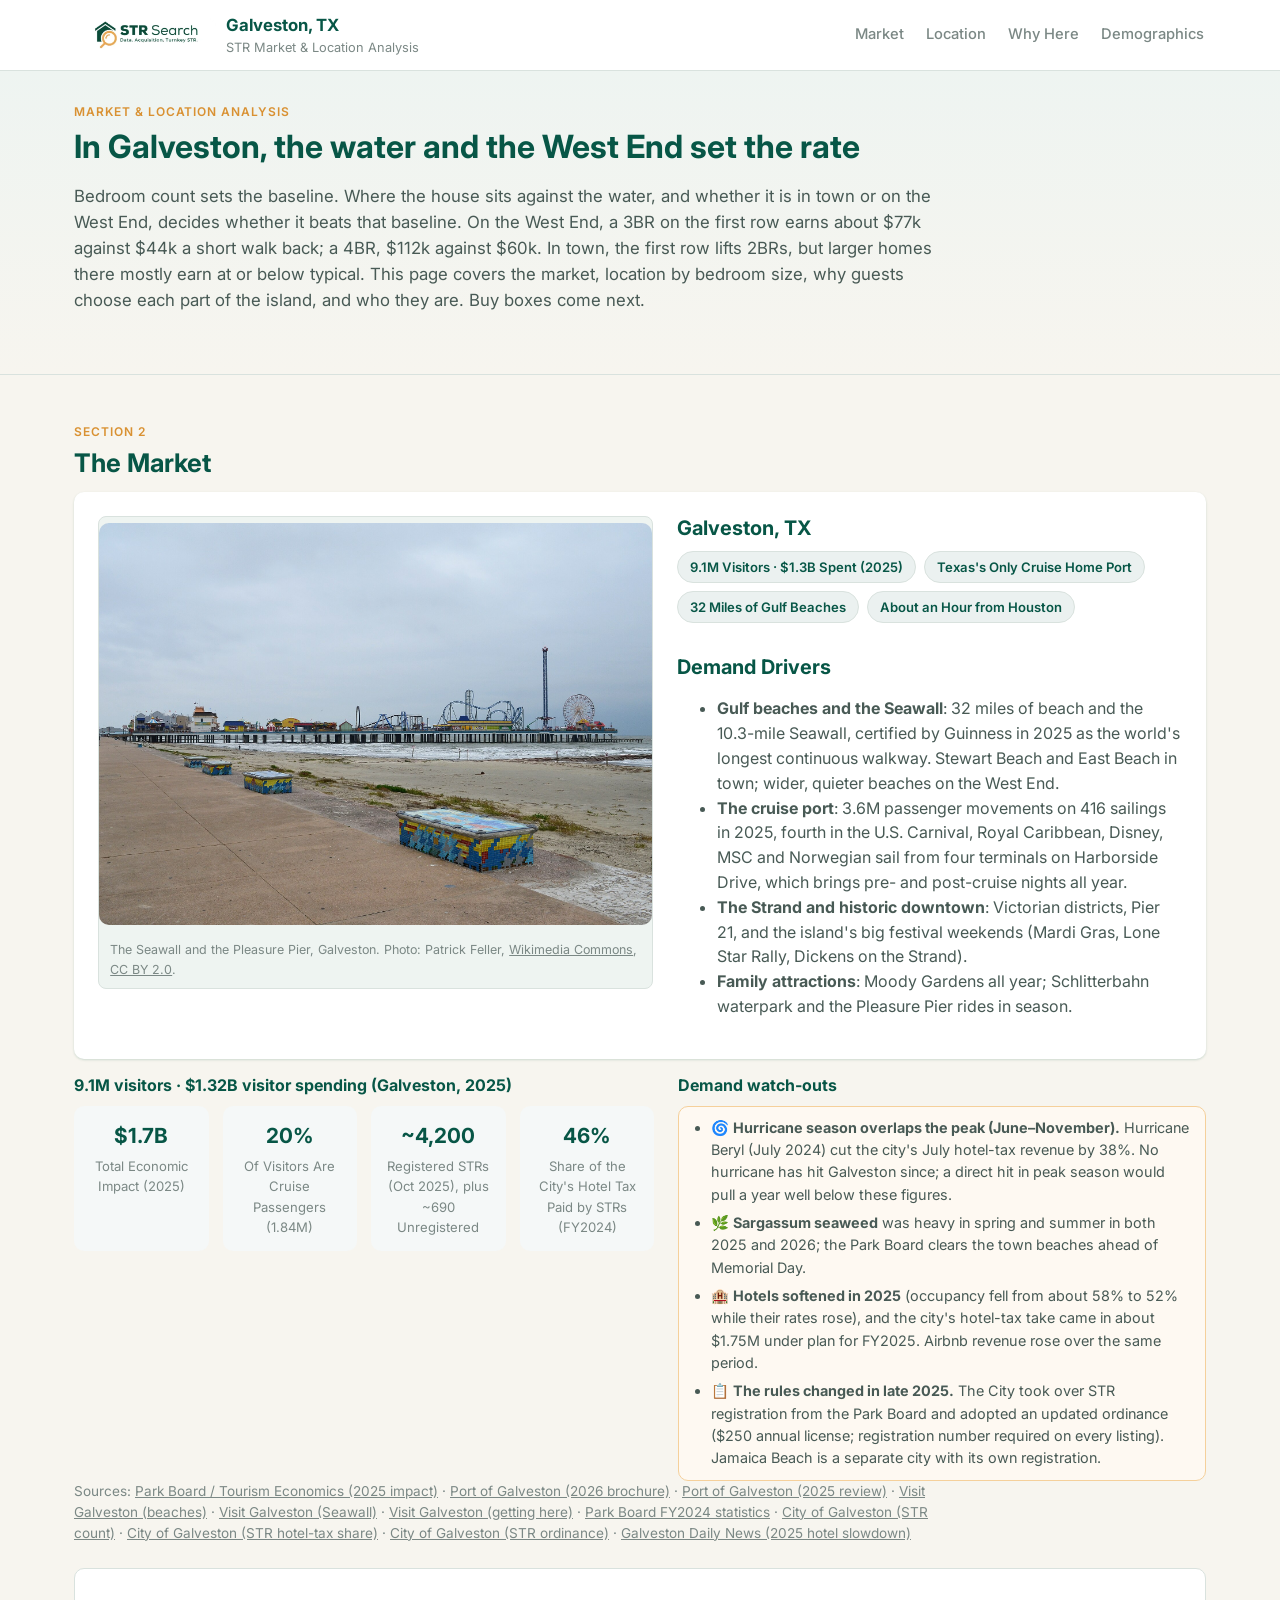
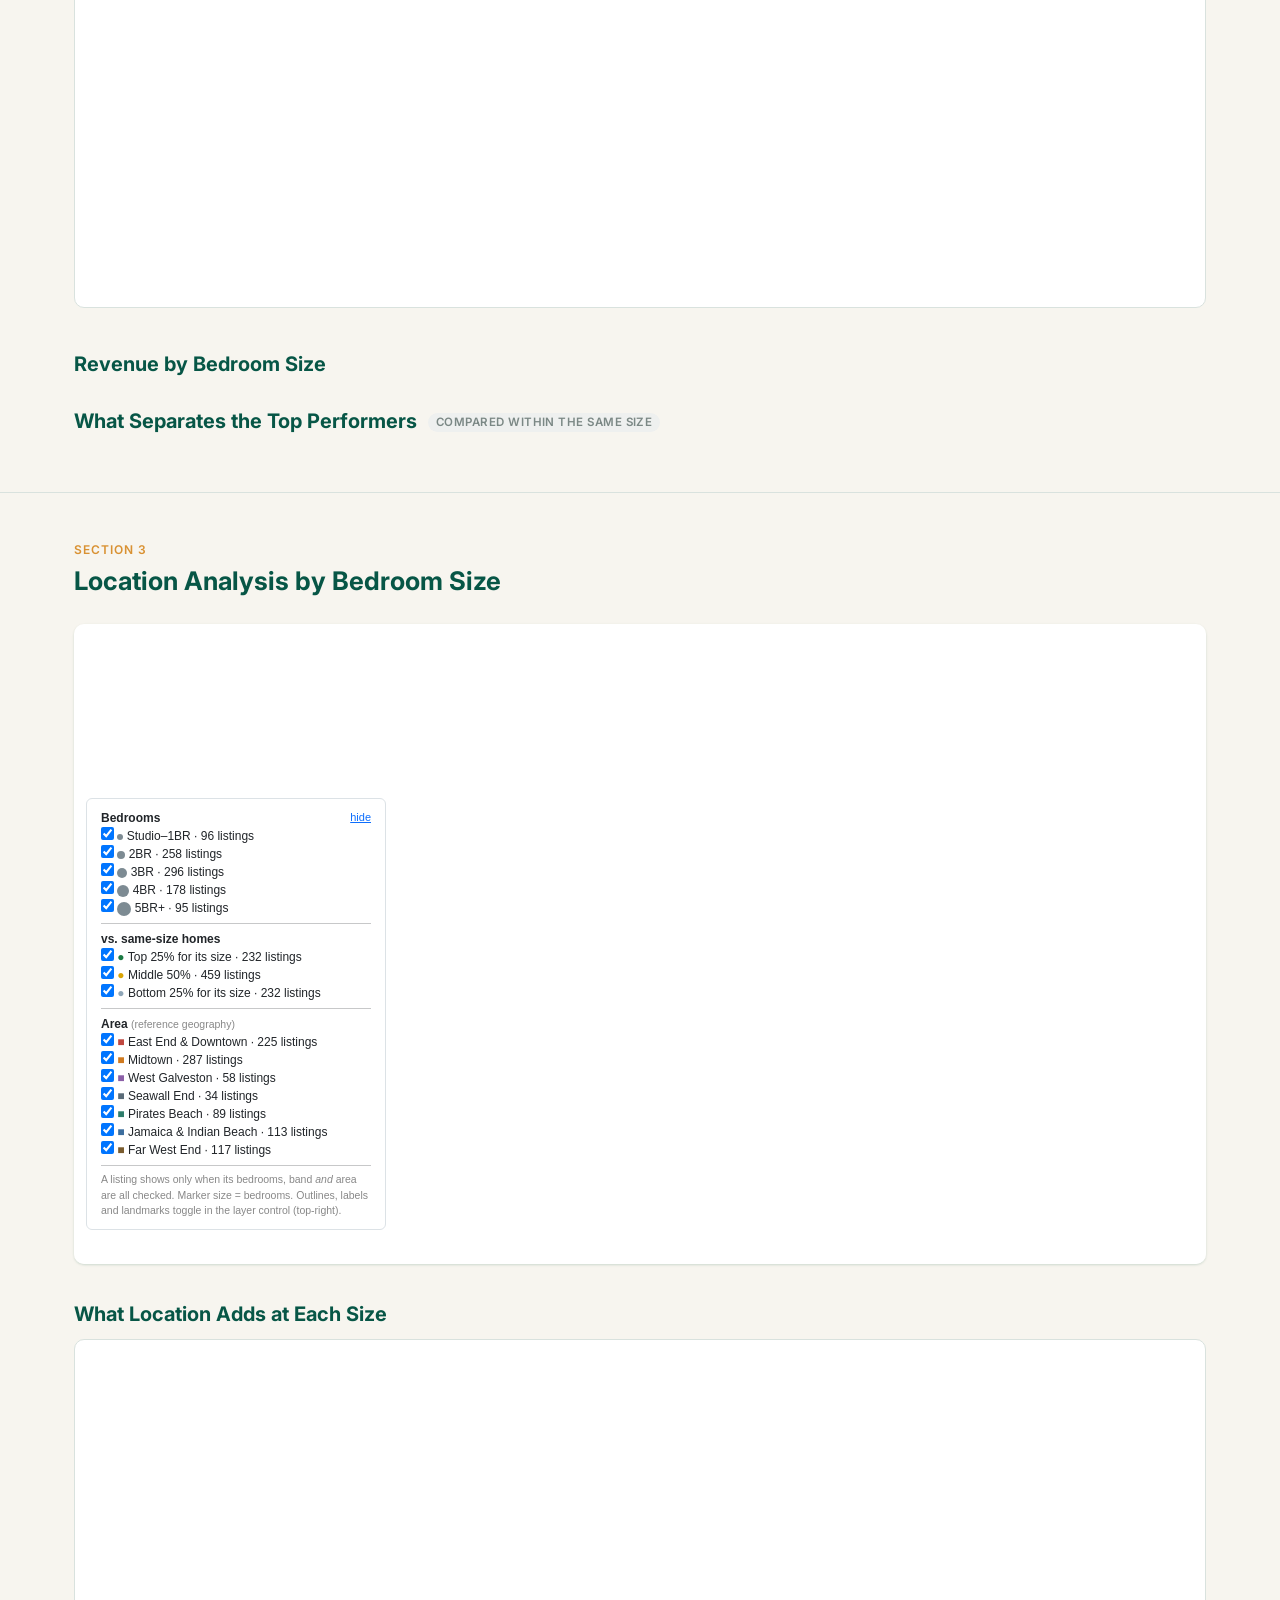
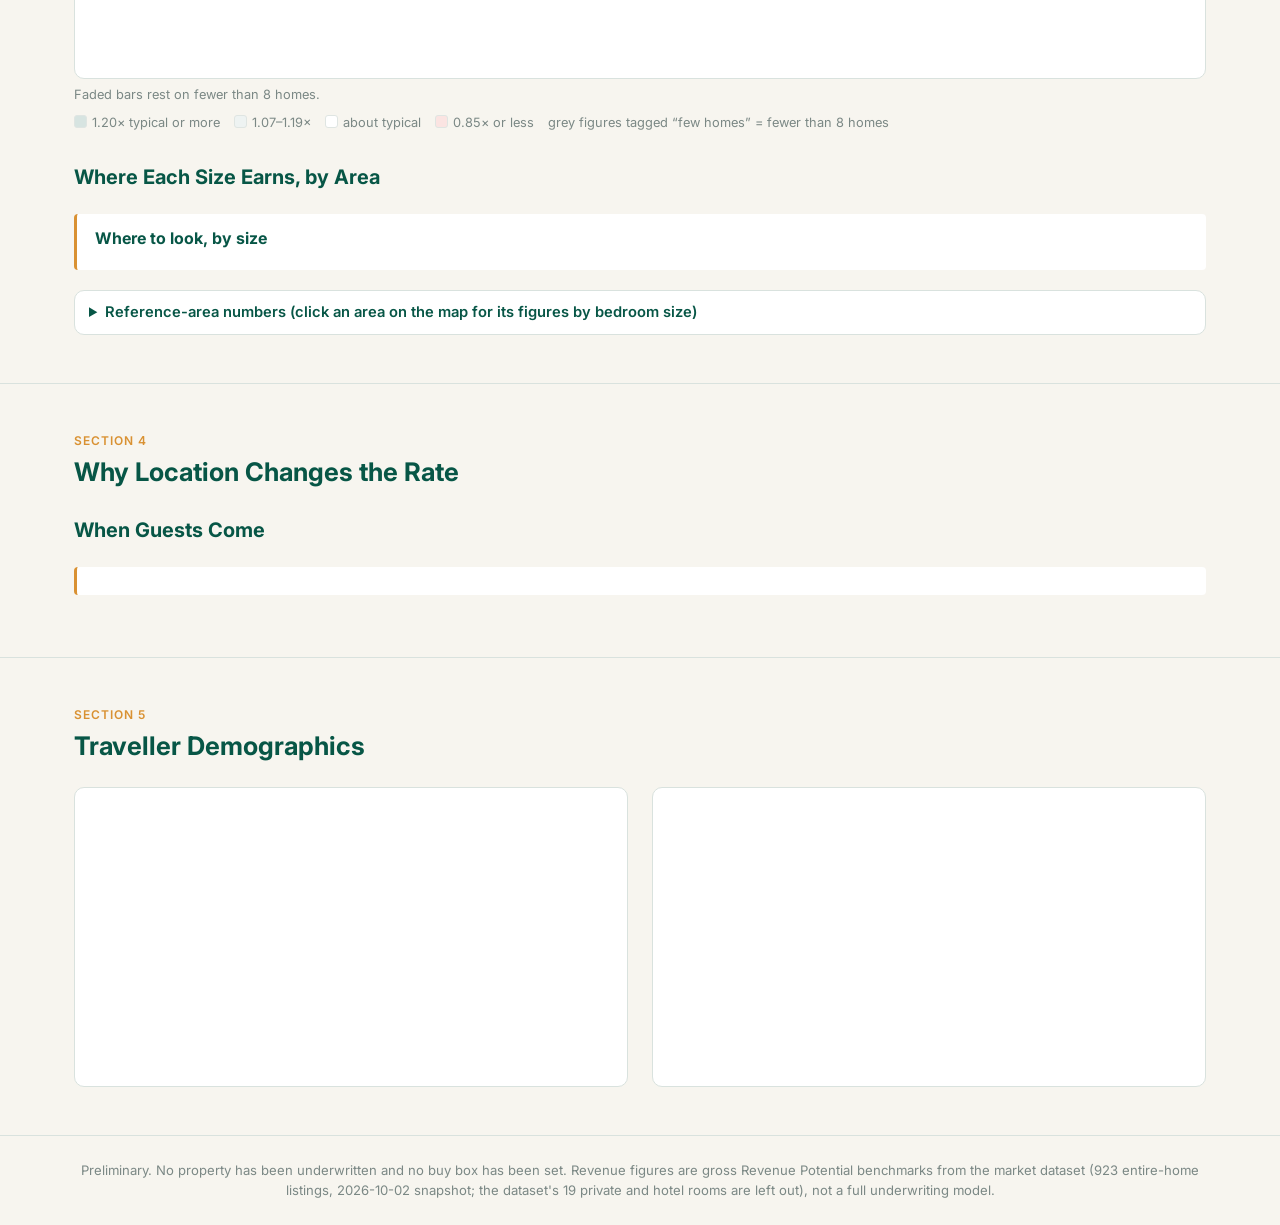
==== index.html @ 958c3802 "Fix phone map zoom: refit after the opening zoom animation ends On phones the listings map stayed at" ====
<!doctype html>
<html lang="en">
<head>
<meta charset="utf-8" />
<meta name="viewport" content="width=device-width, initial-scale=1" />
<title>Galveston, TX STR Market Analysis</title>
<link rel="preconnect" href="https://fonts.googleapis.com" />
<link href="https://fonts.googleapis.com/css2?family=Inter:wght@400;500;600;700;800&display=swap" rel="stylesheet" />
<link rel="stylesheet" href="https://cdn.jsdelivr.net/npm/leaflet@1.9.4/dist/leaflet.css" />
<link rel="stylesheet" href="css/styles.css?v=20261007-m7" />
</head>
<body>

<header class="site-header">
  <div class="site-header__inner">
    <div class="site-header__brand">
      <img class="site-header__logo" src="assets/branding/strsearch-logo.webp" alt="STR Search" />
      <div class="site-header__title">Galveston, TX <span>STR Market &amp; Location Analysis</span></div>
    </div>
    <nav class="site-nav">
      <a href="#market">Market</a>
      <a href="#location">Location</a>
      <a href="#destinations">Why Here</a>
      <a href="#demographics">Demographics</a>
    </nav>
  </div>
</header>

<main>

  <!-- Overview: the one-line read. No buy boxes on this page (yet). -->
  <section id="overview" class="section section--hero">
    <div class="container">
      <p class="section-kicker">Market &amp; Location Analysis</p>
      <h1 id="hero-title"></h1>
      <p id="hero-sub" class="hero-sub"></p>
    </div>
  </section>

  <!-- Section 2: Market context + revenue by bedroom size -->
  <section id="market" class="section">
    <div class="container">
      <p class="section-kicker">Section 2</p>
      <h2>The Market</h2>
      <div id="market-overview-body" class="market-overview"></div>

      <div class="chart-card chart-card--wide chart-card--spaced">
        <canvas id="chart-revenue-distribution"></canvas>
      </div>
      <div id="chart-revenue-distribution-legend" class="chart-legend-row"></div>
      <p id="chart-revenue-distribution-interpretation" class="caption"></p>

      <h3 class="subsection-title">Revenue by Bedroom Size</h3>
      <div id="size-ladder"></div>
      <p id="size-ladder-note" class="caption"></p>

      <h3 class="subsection-title">What Separates the Top Performers <span class="title-note">compared within the same size</span></h3>
      <div id="drivers-table"></div>
      <p class="caption" id="drivers-note"></p>
    </div>
  </section>

  <!-- Section 3: Location analysis, organised by bedroom size (js/location.js) -->
  <section id="location" class="section">
    <div class="container">
      <p class="section-kicker">Section 3</p>
      <h2>Location Analysis by Bedroom Size</h2>
      <p id="location-lede" class="subsection-lede"></p>
      <iframe class="embedded-map embedded-map--tall" src="assets/overview/galveston_overview_map.html?v=20261007-m7" loading="lazy" title="Interactive map of Galveston STR listings by bedroom size, performance against same-size homes, seven reference areas and demand landmarks"></iframe>
      <p id="map-interpretation" class="caption"></p>

      <h3 class="subsection-title">What Location Adds at Each Size</h3>
      <div class="chart-card chart-card--wide">
        <canvas id="chart-loc-size"></canvas>
      </div>
      <p class="loc-fade-note">Faded bars rest on fewer than 8 homes.</p>
      <div id="loc-size-table"></div>
      <p class="loc-key"><span style="--k:color-mix(in srgb,#075646 16%,white)">1.20× typical or more</span><span style="--k:color-mix(in srgb,#075646 7%,white)">1.07–1.19×</span><span style="--k:#fff">about typical</span><span style="--k:#fbe4e2">0.85× or less</span><span class="loc-key__thin">grey figures tagged “few homes” = fewer than 8 homes</span></p>

      <h3 class="subsection-title">Where Each Size Earns, by Area</h3>
      <div id="area-grid"></div>
      <p id="area-grid-note" class="caption"></p>

      <div class="conclusion-box">
        <h3>Where to look, by size</h3>
        <div id="size-guide"></div>
      </div>

      <details class="ref-details">
        <summary>Reference-area numbers (click an area on the map for its figures by bedroom size)</summary>
        <div id="area-table"></div>
      </details>
    </div>
  </section>

  <!-- Section 4: why location changes the rate (destination context). Content: js/destination.js -->
  <section id="destinations" class="section">
    <div class="container">
      <p class="section-kicker">Section 4</p>
      <h2>Why Location Changes the Rate</h2>
      <p id="dest-lede" class="subsection-lede"></p>
      <div id="destination-body"></div>
      <h3 class="subsection-title">When Guests Come</h3>
      <div id="dest-season"></div>
      <div id="dest-bridge" class="conclusion-box dest-bridge"></div>
      <p id="dest-sources" class="dest-sources"></p>
    </div>
  </section>

  <!-- Section 5: Traveller demographics -->
  <section id="demographics" class="section">
    <div class="container">
      <p class="section-kicker">Section 5</p>
      <h2>Traveller Demographics</h2>
      <div id="demographics-intro-body"></div>
      <div class="chart-row">
        <div>
          <div class="chart-card">
            <canvas id="chart-demographics-pie"></canvas>
          </div>
        </div>
        <div>
          <div class="chart-card">
            <canvas id="chart-demographics-bedroom"></canvas>
          </div>
        </div>
      </div>
    </div>
  </section>

</main>

<footer class="site-footer">
  <div class="container">
    <p id="footer-note"></p>
  </div>
</footer>

<div id="lightbox" class="lightbox" aria-hidden="true" role="dialog" aria-modal="true" aria-label="Expanded image">
  <button type="button" class="lightbox__close" aria-label="Close image" onclick="closeLightbox()">&times;</button>
  <figure class="lightbox__figure">
    <img id="lightbox-image" src="" alt="" />
    <figcaption id="lightbox-caption"></figcaption>
  </figure>
</div>

<script src="https://cdn.jsdelivr.net/npm/chart.js@4.4.4/dist/chart.umd.min.js"></script>
<script src="https://cdn.jsdelivr.net/npm/leaflet@1.9.4/dist/leaflet.js"></script>
<script src="js/region_data.js?v=20261007-m7"></script>
<script src="js/render.js?v=20261007-m7"></script>
<script src="js/location.js?v=20261007-m7"></script>
<script src="js/data.js?v=20261007-m7"></script>
<script src="js/destination.js?v=20261007-m7"></script>
<script src="js/charts.js?v=20261007-m7"></script>
<script src="js/main.js?v=20261007-m7"></script>
</body>
</html>
---- css/styles.css ----
/* ====================================================================
   Tokens — STR Search brand theme (green + gold), matching the
   Clearwater reference site exactly so every STR Search market report
   shares one visual template. See ../README.md for the rebrand note --
   this replaced the project's original Shenandoah "Blue Ridge" forest/
   amber palette. Every component below reads only the semantic
   `--color-*` tokens, bridged onto the brand palette here, so the whole
   site re-themes from this one block with no component-level changes.
   ==================================================================== */
:root {
  font-size: 16px;

  --brand-green: #075646;
  --brand-green-dark: #043f35;
  --brand-gold: #ecaa4a;
  --brand-gold-dark: #d99132;
  --brand-gold-border: color-mix(in srgb, var(--brand-gold) 55%, white);
  --brand-cream: #f7f5ef;
  --brand-surface: #eef4f1;
  --brand-white: #ffffff;
  --text-primary: #0b4b40;
  --text-secondary: #485a55;
  --border-subtle: #d9e2de;
  --status-pending-bg: #fff5e3;
  --status-pending-text: #8a5a10;

  --color-bg: var(--brand-cream);
  --color-surface: var(--brand-white);
  --color-border: var(--border-subtle);
  --color-text: var(--text-secondary);
  --color-text-muted: color-mix(in srgb, var(--text-secondary) 72%, white);
  --color-primary: var(--brand-green);
  --color-primary-light: color-mix(in srgb, var(--brand-green) 62%, white);
  --color-accent: var(--brand-gold-dark);
  --color-danger: #b5482e;
  --color-pending-bg: var(--status-pending-bg);
  --color-pending-text: var(--status-pending-text);
  --radius: 10px;
  --shadow: 0 1px 3px rgba(7, 86, 70, 0.1), 0 1px 2px rgba(7, 86, 70, 0.08);
  --max-width: 1180px;

  /* A small, consistent set of tint/border tokens -- replaces a scatter of
     one-off color-mix() percentages (3/4/5/6/8/10/16%) that had accumulated
     across individual components with no shared rhythm, and dashed borders
     used nowhere else on the page. Formal/elegant here means: fewer distinct
     surface treatments, applied consistently, not more decoration. */
  --surface-tint: color-mix(in srgb, var(--brand-green) 4%, white);
  --surface-tint-strong: color-mix(in srgb, var(--brand-green) 8%, white);
  --accent-tint: color-mix(in srgb, var(--brand-gold) 7%, white);
  --accent-tint-strong: color-mix(in srgb, var(--brand-gold) 14%, white);
  --hairline: 1px solid var(--color-border);

  /* Traffic-light tier colors -- High/Mid/Low comp-set and execution tiers
     (Lake's Comp-Set Visual Comparison, amenity execution tiers), deliberately
     distinct from the brand green/gold above since those already carry a
     different meaning (primary/accent) elsewhere on the page. */
  --tier-high: var(--brand-green);
  --tier-high-bg: color-mix(in srgb, var(--brand-green) 12%, white);
  --tier-mid: #a16207;
  --tier-mid-bg: #fbf0d2;
  --tier-low: #b3261e;
  --tier-low-bg: #fbe4e2;
}

* { box-sizing: border-box; }
html { scroll-behavior: smooth; }
body {
  margin: 0;
  font-family: "Inter", "Segoe UI", system-ui, sans-serif;
  color: var(--color-text);
  background: var(--color-bg);
  line-height: 1.55;
}
h1, h2, h3, h4 { color: var(--color-primary); line-height: 1.25; margin: 0 0 0.5em; }
h1 { font-size: 2rem; }
h2 { font-size: 1.6rem; }
h3 { font-size: 1.25rem; }
h4 { font-size: 1.05rem; text-transform: uppercase; letter-spacing: 0.03em; color: var(--color-text-muted); }
p { margin: 0 0 0.75em; }
a { color: var(--color-primary-light); }
img { max-width: 100%; display: block; }
.container { max-width: var(--max-width); margin: 0 auto; padding: 0 24px; }
.container:has(.bb2) { max-width: 1400px; }

/* ==== Header / nav -- Clearwater's white header, not a solid brand-color
   bar: logo + title left, green nav text with a gold hover/active
   underline right. ==== */
.site-header {
  position: sticky; top: 0; z-index: 50;
  background: var(--color-surface);
  border-bottom: 1px solid var(--color-border);
}
.site-header__inner {
  max-width: var(--max-width); margin: 0 auto; padding: 12px 24px;
  display: flex; align-items: center; justify-content: space-between; flex-wrap: wrap; gap: 12px;
}
.site-header__brand { display: flex; align-items: center; gap: 10px; }
.site-header__logo { height: 36px; width: auto; display: block; }
.site-header__title { font-weight: 700; font-size: 1.05rem; color: var(--color-primary); }
.site-header__title span { display: block; font-weight: 400; font-size: 0.8rem; color: var(--color-text-muted); }
.site-nav { display: flex; gap: 18px; flex-wrap: wrap; }
.site-nav a { color: var(--color-text-muted); text-decoration: none; font-size: 0.92rem; font-weight: 500; padding: 4px 2px; border-bottom: 2px solid transparent; }
.site-nav a:hover, .site-nav__link--active { color: var(--color-primary); border-bottom-color: var(--color-accent); }

/* ==== Sections ==== */
.section { padding: 3rem 0; border-bottom: 1px solid var(--color-border); }
.section--hero { background: linear-gradient(180deg, var(--brand-surface) 0%, var(--color-bg) 100%); padding-top: 2rem; }
.section--note { padding: 0.75rem 0; background: var(--color-pending-bg); }
.section-kicker { text-transform: uppercase; letter-spacing: 0.08em; font-size: 0.75rem; font-weight: 600; color: var(--color-accent); margin-bottom: 0.35rem; }
.hero-sub { font-size: 1.05rem; color: var(--color-text); max-width: 760px; }
.section-interpretation { margin-top: 1rem; padding: 0.9rem 1.1rem; background: var(--color-surface); border-left: 3px solid var(--color-primary-light); border-radius: 4px; color: var(--color-text-muted); font-size: 0.95rem; }
.subsection-title { margin-top: 32px; }

/* ==== Buttons / badges ==== */
.btn { display: inline-block; padding: 0.6rem 1.1rem; border-radius: 6px; text-decoration: none; font-weight: 600; font-size: 0.9rem; margin-top: 0.75rem; }
.btn--primary { background: var(--color-primary); color: white; }
.btn--primary:hover { background: var(--brand-green-dark); }
.btn--alexandria { background: var(--brand-white); color: var(--color-primary); border: 1.5px solid var(--color-primary); margin: 12px 8px 4px 0; }
.btn--alexandria:hover { background: color-mix(in srgb, var(--brand-green) 6%, white); }
.btn--pending { color: var(--color-text-muted); border-color: var(--color-border); cursor: not-allowed; pointer-events: none; }
.badge { display: inline-block; font-size: 0.72rem; font-weight: 700; text-transform: uppercase; letter-spacing: 0.04em; padding: 0.2rem 0.55rem; border-radius: 999px; }
.badge--pending { background: var(--color-pending-bg); color: var(--color-pending-text); }

/* ==== Section 1: declarations -- 3 compact cards side by side, matching
   Clearwater's declarations-grid/declaration-card exactly. ==== */
.declarations-grid { display: grid; grid-template-columns: repeat(3, 1fr); gap: 1.25rem; margin-top: 1.5rem; }
.declaration-card { background: var(--color-surface); border: 1px solid var(--color-border); border-radius: var(--radius); box-shadow: var(--shadow); padding: 1.4rem; }
.declaration-card--lead { border-top: 3px solid var(--color-accent); display: flex; flex-direction: column; }
.declaration-card--lead .btn { margin-top: auto; align-self: flex-start; }
.declaration-card--pending { background: var(--surface-tint); border: var(--hairline); box-shadow: none; }
.declaration-card__eyebrow { text-transform: uppercase; font-size: 0.72rem; font-weight: 700; letter-spacing: 0.06em; color: var(--color-accent); }
/* Revenue range chip -- shown right under the box name, before the thesis,
   so the acquisition-team reader gets the headline number first: what
   revenue this buy box is actually about, before reading why. */
.declaration-card__revenue { display: flex; align-items: baseline; flex-wrap: wrap; gap: 4px 8px; margin: 6px 0 10px; padding: 8px 12px; background: var(--accent-tint-strong); border-radius: 8px; }
.declaration-card__revenue-value { font-size: 1.25rem; font-weight: 800; color: var(--color-primary); white-space: nowrap; }
.declaration-card__revenue-label { font-size: 0.72rem; text-transform: uppercase; letter-spacing: 0.04em; color: var(--color-text-muted); }
.declaration-card__thesis { font-size: 0.92rem; color: var(--color-text-muted); }
/* Spec rows -- a small colored label "chip" (not plain muted caps text)
   above each value, with a dashed divider closing out every row but the
   last, so four back-to-back facts read as distinct, scannable rows
   instead of one undifferentiated block of gray text. */
.declaration-card__specs { margin: 1rem 0 0; }
.declaration-card__specs dt {
  display: inline-block; font-size: 0.66rem; font-weight: 700; text-transform: uppercase; letter-spacing: 0.05em;
  color: var(--brand-gold-dark); background: var(--accent-tint); padding: 2px 8px; border-radius: 4px; margin-top: 0.9rem;
}
.declaration-card__specs dt:first-child { margin-top: 0; }
.declaration-card__specs dd { margin: 0.4rem 0 0; padding-bottom: 0.8rem; border-bottom: 1px dashed var(--color-border); font-size: 0.9rem; line-height: 1.5; color: var(--color-text); }
.declaration-card__specs dd:last-of-type { border-bottom: none; padding-bottom: 0; }

/* ==== Section 2: market ==== */
.market-overview p { max-width: 860px; }
.market-sources { font-size: 0.85rem; color: var(--color-text-muted); }
.market-sources a { color: var(--color-text-muted); }
.intro-grid { display: grid; grid-template-columns: 200px 1fr; gap: 0.5rem 1.5rem; margin-top: 1rem; }
.intro-grid dt { font-weight: 600; color: var(--color-primary); font-size: 0.9rem; padding-top: 0.35rem; }
.intro-grid dd { margin: 0; padding: 0.35rem 0; border-bottom: 1px dashed var(--color-border); color: var(--color-text-muted); }
.chart-card { background: var(--color-surface); border: 1px solid var(--color-border); border-radius: var(--radius); padding: 1rem; height: 300px; margin-top: 12px; }
.chart-card--wide { height: 340px; }
.chart-row { display: grid; grid-template-columns: 1fr 1fr; gap: 24px; align-items: start; margin-top: 8px; }
.chart-legend-row { display: flex; gap: 24px; flex-wrap: wrap; margin-top: 12px; font-size: 0.88rem; }
.legend-row { display: flex; align-items: center; gap: 8px; margin: 4px 0; }
.legend-swatch { width: 12px; height: 12px; border-radius: 50%; display: inline-block; }
.legend-swatch--outlined { border: 2px solid var(--text-primary); }

/* ==== Section 3: map ==== */
.map-layout { display: grid; grid-template-columns: 1fr 300px; gap: 20px; margin-top: 20px; }
.map-canvas { height: 520px; border-radius: var(--radius); overflow: hidden; box-shadow: var(--shadow); background: var(--color-surface); }
.map-layout--embedded { margin-top: 14px; }
.map-canvas--embedded { height: 460px; box-shadow: none; border: 1px solid var(--color-border); }
.map-sidebar { display: flex; flex-direction: column; gap: 16px; }
.map-legend, .map-filters { background: var(--color-surface); border-radius: var(--radius); box-shadow: var(--shadow); padding: 16px; }
.map-legend h4, .map-filters h4 { font-size: 0.85rem; margin: 12px 0 6px; }
.map-legend h4:first-child, .map-filters h4:first-child { margin-top: 0; }
.legend-note { font-size: 0.82rem; color: var(--color-text-muted); margin-top: 10px; }
.filter-group { display: flex; flex-direction: column; gap: 4px; }
.filter-row { display: flex; align-items: center; gap: 8px; font-size: 0.88rem; cursor: pointer; }
.map-error { color: var(--color-danger); }
.map-popup-note { display: inline-block; margin-top: 6px; color: var(--color-text-muted); line-height: 1.35; }
.legend-count { color: var(--color-text-muted); font-size: 0.82rem; }
.zip-label { font-size: 10px; font-weight: 700; color: var(--text-secondary); text-align: center; text-shadow: 0 0 3px white, 0 0 3px white; }
.city-guidance-table-wrap { overflow-x: auto; margin-top: 20px; }

/* ==== Section 4: deep dive / tabs ==== */
.tabs { display: flex; gap: 0.5rem; margin: 1.25rem 0 1.5rem; flex-wrap: wrap; }
.tab { background: var(--color-surface); border: 1px solid var(--color-border); border-radius: 999px; padding: 0.55rem 1.1rem; font-weight: 600; font-size: 0.85rem; cursor: pointer; color: var(--color-text-muted); }
.tab--active { background: var(--color-primary); color: white; border-color: var(--color-primary); }
.deep-dive--pending { padding: 1.5rem; background: var(--color-surface); border: 1px dashed var(--color-border); border-radius: var(--radius); text-align: center; color: var(--color-text-muted); }
/* Substantive pending content (bullet lists, links) reads badly centered --
   left-align it; a short one-line pendingNote still looks fine left-aligned. */
.deep-dive--pending .dd-block__body { text-align: left; }
.deep-dive--pending .dd-block__body ul { padding-left: 1.2em; }

/* ==== dd-block system (generic labeled-row card) ==== */
.dd-block { background: var(--color-surface); border: 1px solid var(--color-border); border-radius: var(--radius); padding: 1.25rem 1.5rem; margin-bottom: 1.25rem; }
.dd-block--contrast { border-left: 3px solid var(--color-danger); }
.dd-block--priority { border-left: 3px solid var(--color-accent); background: var(--accent-tint); }
.dd-block--compact { padding: 18px 24px; }
.dd-block__title { margin-bottom: 0.9rem; }
.dd-rows { display: flex; flex-direction: column; gap: 0.7rem; }
.dd-row { display: grid; grid-template-columns: 220px 1fr; gap: 1rem; padding-bottom: 0.6rem; border-bottom: 1px dashed var(--color-border); }
.dd-row:last-child { border-bottom: none; padding-bottom: 0; }
.dd-row__label { font-weight: 600; font-size: 0.85rem; color: var(--color-primary); }
.dd-row__value { margin: 0; color: var(--color-text-muted); font-size: 0.92rem; }
.dd-block__images, .bb2-playbook-grid { display: grid; grid-template-columns: repeat(auto-fit, minmax(200px, 1fr)); gap: 14px; margin-top: 16px; }
.dd-block__images--geo-compact { grid-template-columns: repeat(auto-fit, minmax(220px, 360px)); justify-content: start; }
.dd-note { font-size: 0.88rem; color: var(--color-text-muted); }
.dd-note-block { padding: 12px 16px; border-radius: var(--radius); background: color-mix(in srgb, var(--color-danger) 6%, white); margin: 4px 0 20px; }

/* Collapsed-by-default accordion (Clearwater's own STR Regulations
   treatment) -- keeps a section's real content off the page by default,
   one summary line, so a thorough writeup doesn't cost permanent scroll
   space. Ported verbatim from the reference site's own .bb2-details. */
.bb2-details { margin-top: 12px; border: var(--hairline); border-radius: var(--radius); padding: 2px 20px; background: var(--surface-tint); }
.bb2-details__summary { cursor: pointer; font-weight: 700; color: var(--color-primary); padding: 14px 0; list-style: none; font-size: 1.02rem; }
.bb2-details__summary::-webkit-details-marker { display: none; }
.bb2-details__summary::before { content: "▸  "; }
.bb2-details[open] .bb2-details__summary::before { content: "▾  "; }
.bb2-details > *:not(summary) { padding-bottom: 14px; }

/* STR Regulations card -- tier badge + checkmark-chip highlights + a
   compact two-column key/value grid, all bullet-driven rather than prose,
   per explicit "visually attractive, bullet points, minimize text" ask. */
.regs-card__tier { display: inline-flex; align-items: center; gap: 8px; font-weight: 700; font-size: 1.05rem; padding: 6px 16px; border-radius: 999px; margin-bottom: 10px; background: color-mix(in srgb, var(--brand-green) 12%, white); color: var(--brand-green-dark); }
.regs-card__tier-dot { width: 10px; height: 10px; border-radius: 50%; background: var(--brand-green); flex-shrink: 0; }
.regs-card__summary { margin: 0 0 4px; max-width: 760px; }
.regs-card .dd-row { grid-template-columns: 190px 1fr; gap: 4px 16px; }
.regs-card .dd-rows { gap: 14px; margin-top: 16px; }
.regs-card ul { margin: 0; padding-left: 1.2em; }
.regs-card li { margin-bottom: 4px; }
.regs-card li:last-child { margin-bottom: 0; }
.regs-card__sources { margin-top: 16px; padding-top: 12px; border-top: var(--hairline); }

/* ==== BuyBox V.2-style components (scoped under .bb2) ==== */
.bb2 { font-size: 1.02rem; }
.bb2-hero { display: grid; grid-template-columns: 1.1fr 1fr; gap: 24px; background: var(--color-surface); border-radius: var(--radius); box-shadow: var(--shadow); padding: 24px; margin-bottom: 20px; overflow: hidden; }
.bb2-hero--no-media { grid-template-columns: 1fr; }
.bb2-hero__media img { border-radius: var(--radius); height: 100%; object-fit: cover; }
.bb2-hero__media .photo-figure__trigger { height: 100%; }
.bb2-hero__status { text-transform: uppercase; font-size: 0.75rem; font-weight: 700; color: var(--color-accent); letter-spacing: 0.04em; }
.bb2-hero__title { font-size: 1.5rem; }
.bb2-chip-row { display: flex; flex-wrap: wrap; gap: 8px; margin-top: 10px; }
.bb2-chip { background: var(--surface-tint-strong); border: var(--hairline); border-radius: 999px; padding: 5px 12px; font-size: 0.82rem; font-weight: 600; color: var(--color-primary); }
.bb2-chip--revenue { background: var(--accent-tint-strong); border-color: var(--brand-gold-border); color: var(--brand-gold-dark); }
.bb2-chip--optional { background: transparent; }
.bb2-chip--metric { background: var(--color-primary); color: white; }
.bb2-grid-2 { display: grid; grid-template-columns: 1fr 1fr; gap: 24px; }
.bb2-amenity-panels { display: grid; grid-template-columns: 1fr 1.3fr; gap: 24px; margin-top: 8px; }
.bb2-amenity-panel { background: var(--surface-tint); border-radius: var(--radius); padding: 16px; }
.bb2-amenity-panel__title { margin-top: 0; }
.bb2-checklist { list-style: none; padding: 0; margin: 0 0 12px; display: flex; flex-direction: column; gap: 6px; }
.bb2-checklist--grid { display: grid; grid-template-columns: 1fr 1fr; }
.bb2-checklist--check li::before { content: "✓ "; color: var(--color-primary); font-weight: 700; }
.bb2-checklist--star li::before { content: "★ "; color: var(--color-accent); }
.bb2-evidence-strip { margin-top: 16px; padding: 12px 16px; background: var(--accent-tint-strong); border-radius: var(--radius); font-size: 0.9rem; }
.bb2-mechanism-card figcaption { font-size: 0.85rem; color: var(--color-text-muted); margin-top: 6px; }
.bb2-stat-row { display: grid; grid-template-columns: repeat(4, 1fr); gap: 14px; margin: 16px 0; }
.bb2-stat-row--3 { grid-template-columns: repeat(3, 1fr); }
.bb2-stat { background: var(--surface-tint); border-radius: var(--radius); padding: 14px; text-align: center; }
.bb2-stat__value { font-size: 1.3rem; font-weight: 700; color: var(--color-primary); }
.bb2-stat__label { font-size: 0.82rem; color: var(--color-text-muted); margin-top: 4px; }
.bb2-notes-list { padding-left: 20px; }
.bb2-tier-compare__grid { display: grid; grid-template-columns: repeat(3, 1fr); gap: 20px; margin-top: 16px; }
.bb2-tier-compare__col { background: var(--surface-tint); border-radius: var(--radius); padding: 16px; }
.bb2-tier-compare__col-label { font-weight: 700; color: var(--color-primary); text-transform: uppercase; font-size: 0.85rem; letter-spacing: 0.03em; margin-bottom: 8px; }
/* High/Mid/Low tier columns get a traffic-light background so a reader can
   tell performance tier at a glance without reading the column label --
   green/yellow/red rather than the site's own green/gold brand colors,
   which already mean something else (primary/accent) elsewhere. */
.bb2-tier-compare__col--high { background: var(--tier-high-bg); border: 1px solid color-mix(in srgb, var(--tier-high) 30%, transparent); }
.bb2-tier-compare__col--high .bb2-tier-compare__col-label { color: var(--tier-high); }
.bb2-tier-compare__col--mid { background: var(--tier-mid-bg); border: 1px solid color-mix(in srgb, var(--tier-mid) 30%, transparent); }
.bb2-tier-compare__col--mid .bb2-tier-compare__col-label { color: var(--tier-mid); }
.bb2-tier-compare__col--low { background: var(--tier-low-bg); border: 1px solid color-mix(in srgb, var(--tier-low) 30%, transparent); }
.bb2-tier-compare__col--low .bb2-tier-compare__col-label { color: var(--tier-low); }
.bb2-tier-compare__property { font-size: 0.85rem; color: var(--color-text-muted); margin-top: 8px; padding-top: 8px; border-top: var(--hairline); }
.bb2-tier-compare__property:first-child { border-top: none; padding-top: 0; }
.comp-tier-property__label { color: var(--color-text); line-height: 1.4; }
.comp-tier-property__label strong { color: var(--color-primary); }
.comp-tier-property__label a { color: inherit; }
.comp-tier-property__note { margin-top: 4px; font-style: italic; }
.comp-tier-category__note { margin-bottom: 4px; font-style: italic; }
.bb2-tier-compare__category { margin-top: 20px; }
.bb2-tier-compare__category:first-child { margin-top: 12px; }
.comp-tier-label { margin-top: 24px; }
.bb2-checklist--photo li { display: flex; align-items: center; justify-content: space-between; gap: 12px; }
.bb2-checklist--photo .photo-figure, .bb2-checklist--photo .photo-figure--small { flex-shrink: 0; width: 64px; }
.bb2-checklist--photo .photo-figure img { border-radius: 6px; }
.bb2-checklist--photo figcaption { display: none; }

/* ==== Embedded maps (in-page, not an external link) ==== */
.embedded-map { width: 100%; height: 480px; border: 0; border-radius: var(--radius); box-shadow: var(--shadow); margin-top: 16px; }
.embedded-map--tall { height: 640px; }

/* ==== Acquisition candidate cards ==== */
.candidate-card { background: var(--surface-tint); border-radius: var(--radius); overflow: hidden; box-shadow: var(--shadow); }
.candidate-card__body { padding: 14px; }
.candidate-card__title { font-weight: 700; color: var(--color-primary); }
.candidate-card__meta { font-size: 0.85rem; color: var(--color-text-muted); margin-top: 4px; }

/* ==== Comp cards ==== */
.comp-grid { display: grid; grid-template-columns: repeat(auto-fit, minmax(230px, 1fr)); gap: 18px; margin: 12px 0 8px; }
.comp-card { background: var(--surface-tint); border-radius: var(--radius); overflow: hidden; box-shadow: var(--shadow); }
.comp-card--pending { opacity: 0.92; }
.comp-card__body { padding: 14px; }
.comp-card__title { font-weight: 700; color: var(--color-primary); }
.comp-card__location { font-size: 0.85rem; color: var(--color-text-muted); }
.comp-card__link { display: inline-block; font-size: 0.85rem; margin: 6px 0; }
.comp-card__metrics { display: flex; flex-wrap: wrap; gap: 10px; font-size: 0.82rem; margin: 8px 0; list-style: none; padding: 0; }
.comp-card__why { font-size: 0.88rem; }
.comp-card__limitation { font-size: 0.85rem; color: var(--color-danger); }
.counterexample-card { padding: 16px 0; border-top: 1px solid var(--color-border); }
.counterexample-card:first-of-type { border-top: none; padding-top: 0; }
.counterexample-card .dd-block__images {
  grid-template-columns: repeat(auto-fit, minmax(140px, 180px));
  justify-content: start;
  gap: 12px;
}
.counterexample-card .photo-figure--small .photo-figure__trigger {
  aspect-ratio: 4 / 3;
}
.counterexample-card .photo-figure figcaption {
  font-size: 0.78rem;
}

/* ==== Image placeholder / photo figure / lightbox -- kept small and
   restrained (Clearwater's own fixed-height treatment) so a missing
   photo never competes for attention with real photography. ==== */
.img-placeholder {
  display: flex; flex-direction: column; align-items: center; justify-content: center; text-align: center; gap: 0.3rem;
  height: 140px; border-radius: var(--radius); text-decoration: none; padding: 0.5rem;
  background: repeating-linear-gradient(45deg, color-mix(in srgb, var(--brand-green) 6%, white), color-mix(in srgb, var(--brand-green) 6%, white) 10px, var(--color-surface) 10px, var(--color-surface) 20px);
  border: 1px solid var(--color-border); color: var(--color-primary); font-weight: 600; font-size: 0.85rem;
}
.img-placeholder--small { height: 90px; width: 140px; flex: 0 0 auto; }
.img-placeholder__label { font-weight: inherit; font-size: inherit; }
.img-placeholder__cta { font-size: 0.72rem; font-weight: 500; color: var(--color-text-muted); }
.photo-figure { margin: 0; display: flex; flex-direction: column; background: var(--brand-surface); border-radius: 8px; overflow: hidden; border: 1px solid var(--color-border); }
.photo-figure--small { max-width: 220px; }
.photo-figure__trigger { display: block; width: 100%; padding: 0; border: none; background: none; cursor: zoom-in; aspect-ratio: 4/3; overflow: hidden; }
.photo-figure--small .photo-figure__trigger { aspect-ratio: 1; }
.photo-figure__trigger img { width: 100%; height: 100%; object-fit: cover; transition: transform 0.2s ease; }
.photo-figure__trigger:hover img { transform: scale(1.04); }
.photo-figure figcaption { font-size: 0.78rem; color: var(--color-text-muted); padding: 0.55rem 0.7rem; }

/* Wide analysis charts (e.g. multi-panel figures) -- full width, natural
   aspect ratio, not the 4:3 crop used for property photos above. */
.dd-block__wide-images { margin-top: 16px; display: flex; flex-direction: column; gap: 16px; }
.photo-figure--wide .photo-figure__trigger { aspect-ratio: auto; }
.photo-figure--wide .photo-figure__trigger img { width: 100%; height: auto; object-fit: contain; }

/* Lakefront vs. Castaway comp-set comparison: a stats table, then a photo
   row per point (label + image for each property side by side, reusing
   .bb2-grid-2, so it collapses to stacked on mobile). */
/* Both tables render arbitrary label text in a nowrap first column, so on
   narrow viewports they can outgrow the container. Scroll the body that
   holds the table horizontally (not the page) rather than forcing block
   display on the table itself, which breaks its row/cell layout. */
.dd-block__body:has(.comp-stats-table), .dd-block__body:has(.summary-sheet-table) { overflow-x: auto; -webkit-overflow-scrolling: touch; }
.comp-stats-table { width: 100%; border-collapse: collapse; margin: 16px 0; font-size: 0.92rem; text-align: left; }
.comp-stats-table th, .comp-stats-table td { padding: 8px 12px; border-bottom: var(--hairline); }
.comp-stats-table th { color: var(--color-text-muted); font-weight: 600; font-size: 0.8rem; text-transform: uppercase; letter-spacing: 0.03em; }
.comp-stats-table td:not(:first-child), .comp-stats-table th:not(:first-child) { text-align: right; }
.comp-stats-table tr:last-child td { border-bottom: none; }
.summary-sheet-table { width: 100%; border-collapse: collapse; margin: 12px 0; font-size: 0.9rem; }
.summary-sheet-table td { padding: 7px 12px; border-bottom: var(--hairline); vertical-align: top; text-align: left; }
.summary-sheet-table tr:last-child td { border-bottom: none; }
.summary-sheet-table td:first-child { width: 30%; font-weight: 700; color: var(--color-primary); white-space: nowrap; }
.comp-photo-rows > * { padding: 16px 0; border-bottom: var(--hairline); }
.comp-photo-rows > *:last-child { border-bottom: none; padding-bottom: 0; }
.comp-photo-row__note { margin: 0 0 10px; text-align: left; }
.comp-photo-row__col { text-align: center; }
.comp-photo-row__label { margin: 0 0 6px; font-weight: 700; font-size: 0.82rem; text-transform: uppercase; letter-spacing: 0.03em; color: var(--color-primary); }
.comp-photo-row__quote { margin: 0 0 12px; padding: 8px 14px; border-left: 3px solid var(--brand-gold); background: var(--accent-tint); font-style: italic; color: var(--color-text); }
.comp-photo-row__quote cite { display: block; margin-top: 4px; font-style: normal; font-size: 0.82rem; color: var(--color-text-muted); }

/* Analyst Notes: each note's own image(s) sit directly beside its text
   (reuses .bb2-grid-2's two-column grid, already collapses to 1 column
   under 960px), instead of one bulleted list with a separate photo
   gallery below it. A note with no images renders as plain text. */
.analyst-notes > * { padding: 14px 0; border-bottom: var(--hairline); margin: 0; }
.analyst-notes > *:last-child { border-bottom: none; padding-bottom: 0; }
.analyst-note { align-items: start; }
.analyst-note__text, .analyst-note__text-only { margin: 0; text-align: left; }
.analyst-note__images { margin: 0; }

/* Nice-to-Have, Ranked (Clearwater's 5BR structure): a scored, ordered list. */
.nice-ranked { margin-top: 20px; }
.nice-ranked__item { background: var(--color-surface); border-radius: var(--radius); box-shadow: var(--shadow); padding: 16px 18px; margin-top: 12px; }
.nice-ranked__head { display: flex; align-items: center; gap: 10px; flex-wrap: wrap; }
.nice-ranked__rank { font-weight: 700; color: var(--color-text-muted); min-width: 2em; }
.nice-ranked__name { font-weight: 700; color: var(--color-primary); font-size: 1.05rem; }
.nice-ranked__score { margin-left: auto; background: var(--color-primary); color: white; border-radius: 999px; padding: 3px 12px; font-size: 0.8rem; font-weight: 600; }
.nice-ranked__stats { display: flex; gap: 18px; flex-wrap: wrap; margin-top: 8px; font-size: 0.88rem; color: var(--color-text-muted); }
.nice-ranked__stats strong { color: var(--color-text); }
/* Thin-data items: one dense row (rank, name, inline note), not a full
   card -- there's no score/uplift to show, so a full card per item was
   most of what made an early version of this list take up far more space
   than Clearwater's own terse treatment of its thin amenities. */
.nice-ranked__item--thin { display: flex; align-items: center; flex-wrap: wrap; gap: 8px; background: transparent; box-shadow: none; padding: 6px 4px; margin-top: 2px; border-bottom: var(--hairline); border-radius: 0; }
.nice-ranked__item--thin .nice-ranked__name { font-size: 0.92rem; }
.nice-ranked__thin-note { color: var(--color-text-muted); font-size: 0.85rem; }
/* A tiny inline reference thumbnail, not the full geo-compact grid size --
   a thin-data row is one dense line of text, not a photo feature. */
.nice-ranked__thin-thumb { display: inline-block; width: 48px; flex-shrink: 0; }
.nice-ranked__thin-thumb .photo-figure__trigger { border-radius: 6px; }

/* A named section inside a still-"pending" box (see pendingSections in
   render.js) -- gives the pending state real presentation flow. An empty
   section (no data yet) shows only its title and this one muted line. */
.pending-section__empty { color: var(--color-text-muted); font-style: italic; }
/* A bare group-divider heading (e.g. "Property Profile", "Amenities") one
   tier above the ordinary <h3> sections it groups -- gives the page a
   two-level outline instead of one flat list of same-size headings. Styled
   as a small-caps editorial eyebrow over a plain hairline rather than a
   bold colored bar -- a report reads as more formal when its section
   accent is restrained typography, not repeated blocks of bright color. */
.pending-section--group { margin-top: 40px; padding-top: 16px; border-top: var(--hairline); }
.pending-section--group h2 {
  font-size: 0.82rem;
  font-weight: 700;
  text-transform: uppercase;
  letter-spacing: 0.09em;
  color: var(--color-accent);
  margin-bottom: 0;
}
.pending-section--group:first-child { margin-top: 0; padding-top: 0; border-top: none; }

.lightbox { position: fixed; inset: 0; background: rgba(18,38,31,0.92); display: flex; align-items: center; justify-content: center; opacity: 0; pointer-events: none; transition: opacity 0.2s ease; z-index: 100; padding: 24px; }
.lightbox--open { opacity: 1; pointer-events: auto; }
.lightbox__figure { max-width: 90vw; max-height: 90vh; margin: 0; text-align: center; }
.lightbox__figure img { max-width: 90vw; max-height: 80vh; margin: 0 auto; border-radius: var(--radius); }
.lightbox__figure figcaption { color: white; margin-top: 10px; }
.lightbox__close { position: absolute; top: 20px; right: 24px; background: none; border: none; color: white; font-size: 2rem; cursor: pointer; line-height: 1; }

/* ==== Footer ==== */
.site-footer { padding: 1.5rem 0; text-align: center; }
.site-footer p { color: var(--color-text-muted); font-size: 0.82rem; margin: 0; }


/* ====================================================================
   Park City additions -- compact tables, the two-product declaration,
   size x ski-access matrix, area table, regulations table, coverage table.
   Built only from the existing tokens above. Design intent: fewer
   containers, tables over card grids, captions over paragraphs.
   ==================================================================== */
.subsection-lede { color: var(--color-text-muted); font-size: 0.9rem; margin: -2px 0 10px; max-width: 900px; }
.caption { color: var(--color-text-muted); font-size: 0.88rem; margin: 8px 0 0; max-width: 980px; }
.muted { color: var(--color-text-muted); font-weight: 400; }
.watch-outs ul, .conclusion-box ul { margin: 0; padding-left: 1.2em; }
.watch-outs li, .conclusion-box li { margin-bottom: 6px; }
.watch-outs { background: var(--accent-tint); border: 1px solid var(--brand-gold-border); border-radius: var(--radius); padding: 10px 14px; font-size: 0.9rem; }
.watch-outs li:last-child, .conclusion-box li:last-child { margin-bottom: 0; }
.chart-card--spaced { margin-top: 24px; }
.market-overview .bb2-hero { margin-bottom: 14px; align-items: start; }
.bb2-hero > * { min-width: 0; }
.market-overview .bb2-hero__media img { width: 100%; height: auto; }
.market-below { display: grid; grid-template-columns: 1.1fr 1fr; gap: 24px; align-items: start; }
.market-below__head { margin: 0 0 8px; color: var(--color-primary); }
.market-below .bb2-stat-row { margin: 0; }
@media (max-width: 960px) { .market-below { grid-template-columns: 1fr; } }

/* Section 1: two-product declaration */
.declarations-grid--2 { grid-template-columns: 1fr 1fr; }
.declaration-card--secondary { border-top-color: var(--color-primary-light); }
.decl-stats { margin: 10px 0 12px; gap: 8px; }
.bb2-stat-row--4 { grid-template-columns: repeat(4, 1fr); }
.decl-stats .bb2-stat { padding: 10px 6px; }
.decl-stats .bb2-stat__value { font-size: 1.1rem; }
.decl-stats .bb2-stat__label { font-size: 0.74rem; line-height: 1.3; }
#buybox-declarations .declaration-card__specs dd { font-size: 0.88rem; }
.not-targets { margin-top: 14px; font-size: 0.92rem; color: var(--color-text-muted); }

/* Shared compact table */
.table-scroll { overflow-x: auto; -webkit-overflow-scrolling: touch; border-radius: var(--radius); border: var(--hairline); background: var(--color-surface); }
.data-table { width: 100%; border-collapse: collapse; font-size: 0.86rem; font-variant-numeric: tabular-nums; }
.data-table th, .data-table td { padding: 8px 10px; text-align: right; border-bottom: var(--hairline); white-space: nowrap; vertical-align: top; }
.data-table thead th { white-space: normal; vertical-align: bottom; line-height: 1.25; background: var(--surface-tint-strong); color: var(--color-primary); font-weight: 700; font-size: 0.76rem; text-transform: uppercase; letter-spacing: 0.03em; }
.data-table thead th .muted { text-transform: none; letter-spacing: 0; font-size: 0.72rem; }
.data-table tbody th, .data-table thead th:first-child { text-align: left; color: var(--color-primary); font-weight: 600; }
.data-table tbody tr:last-child th, .data-table tbody tr:last-child td { border-bottom: none; }
.data-table--wrap td.cell-note, .data-table--wrap th { white-space: normal; }
.data-table td.cell-note { text-align: left; color: var(--color-text); min-width: 220px; }
.cell-sub { display: block; font-size: 0.76rem; font-weight: 400; color: var(--color-text-muted); }
.data-table tr.is-thin td, .data-table td.is-thin { color: var(--color-text-muted); }
.tag-directional { display: inline-block; margin-left: 4px; padding: 0 6px; border-radius: 999px; background: #eef0ef; color: var(--color-text-muted); font-size: 0.68rem; font-weight: 600; text-transform: uppercase; letter-spacing: 0.03em; vertical-align: middle; }
.region-dot { display: inline-block; width: 10px; height: 10px; border-radius: 3px; margin-right: 7px; }
.idx-up { color: var(--brand-green-dark) !important; font-weight: 700; background: color-mix(in srgb, var(--brand-green) 10%, white); }
.idx-down { color: var(--tier-low) !important; font-weight: 700; background: var(--tier-low-bg); }

/* Section 3: size x ski-access matrix */
.chart-row--lift { grid-template-columns: 1fr 1fr; gap: 28px; }
.chart-row > * { min-width: 0; }
.chart-card--tall { height: 360px; margin-top: 0; }
.matrix-table td { text-align: left; }
.matrix-big { font-size: 1.05rem; font-weight: 700; color: var(--color-primary); }
.matrix-big span { font-size: 0.78rem; font-weight: 500; color: var(--color-text-muted); }
.matrix-sub { font-size: 0.8rem; color: var(--color-text-muted); white-space: normal; }
.matrix-hot { background: color-mix(in srgb, var(--brand-green) 12%, white); }
.matrix-cold { background: #f6f7f7; }
.title-note { font-size: 0.72rem; font-weight: 600; text-transform: uppercase; letter-spacing: 0.04em; color: var(--color-text-muted); background: #eef0ef; border-radius: 999px; padding: 2px 8px; margin-left: 6px; vertical-align: middle; }
.matrix-total th, .matrix-total td { border-top: 2px solid var(--color-border); background: var(--surface-tint); }
.matrix-table td.cell-note { min-width: 180px; }
.tight-list ul { margin: 0; padding-left: 1.1em; font-size: 0.9rem; }
.tight-list li { margin-bottom: 8px; }
.ref-details { margin-top: 20px; border: var(--hairline); border-radius: var(--radius); background: var(--color-surface); }
.ref-details summary { cursor: pointer; padding: 10px 14px; font-weight: 600; color: var(--color-primary); font-size: 0.92rem; }
.ref-details[open] summary { border-bottom: var(--hairline); }
.ref-details .table-scroll { border: 0; border-radius: 0 0 var(--radius) var(--radius); }
.conclusion-box { margin-top: 24px; padding: 14px 18px; background: var(--color-surface); border-left: 3px solid var(--color-accent); border-radius: 4px; font-size: 0.93rem; }
.conclusion-box h3 { font-size: 1rem; margin-bottom: 8px; }

/* Section 5 / 7 pills */
.regs-card__tier--moderate { background: var(--tier-mid-bg); color: var(--tier-mid); }
.regs-card__tier--moderate .regs-card__tier-dot { background: var(--tier-mid); }
.tier-pill, .status-pill { display: inline-block; padding: 2px 9px; border-radius: 999px; font-size: 0.74rem; font-weight: 700; white-space: nowrap; }
.tier-pill--moderate { background: var(--tier-mid-bg); color: var(--tier-mid); }
.tier-pill--restrictive { background: var(--tier-low-bg); color: var(--tier-low); }
.status-pill { background: var(--accent-tint-strong); color: var(--brand-gold-dark); }
.status-pill--out { background: #eef0ef; color: var(--color-text-muted); }
.regs-table td:last-child { text-align: left; white-space: normal; min-width: 120px; }
.regs-verified { margin-top: 10px; font-size: 0.8rem; color: var(--color-text-muted); }

@media (max-width: 960px) {
  .chart-row--lift, .declarations-grid--2 { grid-template-columns: 1fr; }
}
@media (max-width: 600px) {
  .bb2-stat-row--4 { grid-template-columns: 1fr 1fr; }
  .chart-card--tall { height: 320px; }
  .embedded-map--tall { height: 540px; }
}


/* Section 6 (Park City deep dives) */
.dd-statstrip { display: grid; grid-template-columns: repeat(7, 1fr); gap: 8px; margin: 4px 0 14px; }
.dd-statstrip > div { background: var(--surface-tint); border-radius: 8px; padding: 8px 6px; text-align: center; }
.dd-statstrip strong { display: block; color: var(--color-primary); font-size: 1rem; }
.dd-statstrip span { font-size: 0.72rem; color: var(--color-text-muted); }
.dd-table-row { display: grid; grid-template-columns: repeat(auto-fit, minmax(320px, 1fr)); gap: 12px; margin: 10px 0; }
/* Denser photo grids in the deep dives: 4 across, captions kept short. */
#deep-dive-content .dd-block__images, #deep-dive-content .dd-block__images--geo-compact { grid-template-columns: repeat(auto-fill, minmax(230px, 1fr)); gap: 10px; margin-top: 12px; }
#deep-dive-content .photo-figure figcaption { font-size: 0.74rem; padding: 0.45rem 0.6rem; line-height: 1.35; }
#deep-dive-content .dd-block { padding: 1rem 1.25rem; margin-bottom: 1rem; }
#deep-dive-content .dd-block__title { text-align: left; }
#deep-dive-content .bb2-checklist--check { flex-direction: row; flex-wrap: wrap; gap: 6px 18px; }
/* Paired case study rows: note | strong | ordinary on one line. */
#deep-dive-content .comp-photo-row { display: grid; grid-template-columns: minmax(220px, 1.3fr) 1.7fr; gap: 16px; align-items: start; }
#deep-dive-content .comp-stats-table { max-width: 820px; }
#deep-dive-content .comp-photo-row .bb2-grid-2 { gap: 10px; }
#deep-dive-content .comp-photo-row .photo-figure--wide .photo-figure__trigger { aspect-ratio: 4 / 3; }
#deep-dive-content .comp-photo-row .photo-figure--wide .photo-figure__trigger img { height: 100%; object-fit: cover; }
#deep-dive-content .comp-photo-row .photo-meta, #deep-dive-content .comp-photo-row figcaption { display: none; }
#deep-dive-content .comp-photo-row__label { font-size: 0.7rem; min-height: 2.4em; }
#deep-dive-content .comp-photo-rows > * { padding: 10px 0; }
#deep-dive-content .comp-stats-table { font-size: 0.85rem; }
#deep-dive-content .nice-ranked__item .dd-block__images { grid-template-columns: repeat(auto-fill, minmax(180px, 220px)); }
@media (max-width: 760px) { #deep-dive-content .comp-photo-row { grid-template-columns: 1fr; } }
.dd-table-row .table-scroll { align-self: start; }
.dd-mini th, .dd-mini td { padding: 6px 8px; font-size: 0.82rem; }
.dd-generated { margin-top: 8px; }
.role-pill, .how-pill, .strength { display: inline-block; padding: 2px 8px; border-radius: 999px; font-size: 0.72rem; font-weight: 700; white-space: nowrap; }
.role-pill--must, .how-pill--buy { background: var(--brand-green); color: #fff; }
.role-pill--nice, .how-pill--either { background: color-mix(in srgb, var(--brand-green) 14%, white); color: var(--brand-green-dark); }
.role-pill--auto, .how-pill--add { background: var(--accent-tint-strong); color: var(--brand-gold-dark); }
.role-pill--base { background: #eef0ef; color: var(--color-text); }
.role-pill--weak { background: var(--tier-low-bg); color: var(--tier-low); }
.strength { margin-left: 4px; text-transform: uppercase; letter-spacing: 0.03em; font-size: 0.64rem; }
.strength--strong { background: color-mix(in srgb, var(--brand-green) 14%, white); color: var(--brand-green-dark); }
.strength--directional { background: var(--tier-mid-bg); color: var(--tier-mid); }
.strength--weak { background: #eef0ef; color: var(--color-text-muted); }
.dd-checklist th[scope="row"] { min-width: 180px; }
.dd-feature td { text-align: left; }
.photo-meta { display: block; margin-top: 3px; font-size: 0.74rem; color: var(--color-text-muted); }
.deep-dive--pending .pending-section--group { margin-top: 30px; }
@media (max-width: 960px) { .dd-statstrip { grid-template-columns: repeat(4, 1fr); } }
@media (max-width: 600px) { .dd-statstrip { grid-template-columns: repeat(2, 1fr); } }

/* ==== Responsive ==== */
@media (max-width: 960px) {
  .declarations-grid, .map-layout, .chart-row, .intro-grid, .bb2-hero, .bb2-grid-2, .bb2-amenity-panels, .bb2-tier-compare__grid { grid-template-columns: 1fr; }
  .regs-card .dd-row { grid-template-columns: 1fr; }
  .dd-row { grid-template-columns: 1fr; }
  .bb2-stat-row { grid-template-columns: repeat(2, 1fr); }
  .bb2-hero__media { min-height: 220px; }
  .bb2-playbook-grid, .dd-block__images, .comp-grid { grid-template-columns: repeat(2, 1fr); }
}
@media (max-width: 600px) {
  h1 { font-size: 1.5rem; }
  .site-header__inner { flex-direction: column; align-items: flex-start; }
  .site-nav { gap: 10px; }
  .intro-grid { grid-template-columns: 1fr; }
  .bb2 { font-size: 0.96rem; }
  .bb2-hero__title { font-size: 1.25rem; }
  .bb2-stat-row { grid-template-columns: 1fr 1fr; }
  .bb2-playbook-grid, .dd-block__images, .comp-grid { grid-template-columns: 1fr; }
  .bb2-checklist--grid { grid-template-columns: 1fr; }
  /* summary-sheet-table's rows are a single label + a paragraph of prose --
     side-by-side columns force the nowrap label wide and the paragraph
     narrow, producing very tall rows on a narrow screen. Stack label above
     value instead of relying on horizontal scroll, which reads far better
     here than it would for a genuinely tabular comparison. */
  .summary-sheet-table, .summary-sheet-table tbody, .summary-sheet-table tr, .summary-sheet-table td { display: block; width: auto; }
  .summary-sheet-table td { border-bottom: none; padding: 2px 0; }
  .summary-sheet-table tr { padding-bottom: 9px; margin-bottom: 9px; border-bottom: var(--hairline); }
  .summary-sheet-table tr:last-child { border-bottom: none; margin-bottom: 0; }
}

/* ==== Section 6 · Group Home approved revenue comp set (compset.js) ====
   Comp tiers are relative to a top-of-market set, so "Low" uses slate, not
   the red used for market underperformance. */
:root {
  --cs-high: #1B7A43; --cs-high-bg: color-mix(in srgb, #1B7A43 10%, white);
  --cs-mid: #9a6b00; --cs-mid-bg: color-mix(in srgb, #D9A404 14%, white);
  --cs-low: #4f6475; --cs-low-bg: color-mix(in srgb, #8FA6B8 18%, white);
}
.cs-tier { display: inline-block; padding: 1px 8px; border-radius: 999px; font-size: 0.78rem; font-weight: 700; letter-spacing: 0.02em; text-transform: none; }
.cs-tier--high { color: var(--cs-high); background: var(--cs-high-bg); }
.cs-tier--medium { color: var(--cs-mid); background: var(--cs-mid-bg); }
.cs-tier--low { color: var(--cs-low); background: var(--cs-low-bg); }
.cs-bands { display: grid; grid-template-columns: repeat(3, minmax(0, 1fr)); gap: 12px; margin: 4px 0 14px; }
.cs-band { border-radius: var(--radius); padding: 12px 14px; border: 1px solid var(--color-border); }
.cs-band--high { background: var(--cs-high-bg); border-color: color-mix(in srgb, var(--cs-high) 30%, transparent); }
.cs-band--medium { background: var(--cs-mid-bg); border-color: color-mix(in srgb, var(--cs-mid) 30%, transparent); }
.cs-band--low { background: var(--cs-low-bg); border-color: color-mix(in srgb, var(--cs-low) 30%, transparent); }
.cs-band__label { font-size: 0.78rem; font-weight: 700; text-transform: uppercase; letter-spacing: 0.03em; }
.cs-band--high .cs-band__label { color: var(--cs-high); } .cs-band--medium .cs-band__label { color: var(--cs-mid); } .cs-band--low .cs-band__label { color: var(--cs-low); }
.cs-band__value { font-size: 1.35rem; font-weight: 800; margin: 2px 0; }
.cs-band__meta { font-size: 0.82rem; color: var(--color-text-muted); }
.cs-table td, .cs-table th { vertical-align: top; }
.cs-card-group { margin-top: 14px; }
.cs-card-group .comp-tier-label { display: flex; align-items: center; gap: 8px; flex-wrap: wrap; font-size: 0.95rem; margin: 0 0 8px; }
.cs-cards { display: grid; grid-template-columns: repeat(auto-fill, minmax(190px, 1fr)); gap: 12px; }
.cs-card { background: var(--surface-tint); border-radius: var(--radius); overflow: hidden; border: var(--hairline); display: flex; flex-direction: column; min-width: 0; }
.cs-card__img { display: block; padding: 0; border: 0; background: none; cursor: zoom-in; aspect-ratio: 4 / 3; }
.cs-card__img img { width: 100%; height: 100%; object-fit: cover; display: block; }
.cs-card__body { padding: 9px 11px 11px; font-size: 0.82rem; display: flex; flex-direction: column; gap: 2px; }
.cs-card__title { font-weight: 700; color: var(--color-primary); text-decoration: none; font-size: 0.9rem; }
.cs-card__rev { font-weight: 800; font-size: 1rem; }
.cs-card__role { margin-top: 4px; font-size: 0.8rem; line-height: 1.35; }
.cs-card__flag { font-size: 0.74rem; color: #8a5a10; }
.cs-thumb { display: block; width: 88px; aspect-ratio: 4 / 3; padding: 0; border: 0; margin-bottom: 4px; cursor: zoom-in; border-radius: 6px; overflow: hidden; }
.cs-thumb img { width: 100%; height: 100%; object-fit: cover; display: block; }
.cs-counter th[scope="row"] { min-width: 120px; }
.read-pill, .verdict-pill { display: inline-block; padding: 1px 8px; border-radius: 999px; font-size: 0.76rem; font-weight: 700; white-space: nowrap; }
.read-pill--separates { background: var(--cs-high-bg); color: var(--cs-high); }
.read-pill--directional { background: var(--cs-mid-bg); color: var(--cs-mid); }
.read-pill--no { background: #eef1f3; color: #69777f; }
.verdict-pill--reinforced { background: var(--cs-high-bg); color: var(--cs-high); }
.verdict-pill--modified { background: #e6eefa; color: #2d5b9a; }
.verdict-pill--weakened { background: #fbe9e2; color: #9a3d1d; }
.verdict-pill--directional { background: #eef1f3; color: #69777f; }
.embedded-map--compact { height: 440px; }
/* Comp tier columns in the visual comparison use the comp palette. */
.comp-set-comparison .bb2-tier-compare__col--high { background: var(--cs-high-bg); border-color: color-mix(in srgb, var(--cs-high) 30%, transparent); }
.comp-set-comparison .bb2-tier-compare__col--high .bb2-tier-compare__col-label { color: var(--cs-high); }
.comp-set-comparison .bb2-tier-compare__col--mid { background: var(--cs-mid-bg); border-color: color-mix(in srgb, var(--cs-mid) 30%, transparent); }
.comp-set-comparison .bb2-tier-compare__col--mid .bb2-tier-compare__col-label { color: var(--cs-mid); }
.comp-set-comparison .bb2-tier-compare__col--low { background: var(--cs-low-bg); border-color: color-mix(in srgb, var(--cs-low) 30%, transparent); }
.comp-set-comparison .bb2-tier-compare__col--low .bb2-tier-compare__col-label { color: var(--cs-low); }
.comp-set-comparison .bb2-tier-compare__col { min-width: 0; }
.comp-set-comparison .dd-block__images--geo-compact { grid-template-columns: repeat(auto-fill, minmax(110px, 1fr)); }
@media (max-width: 760px) {
  .cs-bands { grid-template-columns: 1fr; }
  .cs-cards { grid-template-columns: repeat(2, minmax(0, 1fr)); }
  .embedded-map--compact { height: 380px; }
}
.cs-table .read-pill { white-space: normal; }
.cs-cmp { margin-top: 18px; }
.cs-cmp__title { margin: 0 0 4px; }
.cs-cmp .dd-note { margin: 0 0 8px; }
.cs-cmp__cols { display: grid; grid-template-columns: repeat(3, minmax(0, 1fr)); gap: 12px; }
.cs-cmp__col { border-radius: var(--radius); padding: 10px; border: 1px solid var(--color-border); min-width: 0; }
.cs-cmp__col--high { background: var(--cs-high-bg); } .cs-cmp__col--medium { background: var(--cs-mid-bg); } .cs-cmp__col--low { background: var(--cs-low-bg); }
.cs-cmp__label { font-size: 0.76rem; font-weight: 800; text-transform: uppercase; letter-spacing: 0.03em; margin-bottom: 8px; }
.cs-cmp__col--high .cs-cmp__label { color: var(--cs-high); } .cs-cmp__col--medium .cs-cmp__label { color: var(--cs-mid); } .cs-cmp__col--low .cs-cmp__label { color: var(--cs-low); }
.cs-cmp__grid { display: grid; grid-template-columns: repeat(2, minmax(0, 1fr)); gap: 8px; }
.cs-cmp__item { margin: 0; min-width: 0; }
.cs-cmp__img { display: block; width: 100%; aspect-ratio: 4 / 3; padding: 0; border: 0; border-radius: 6px; overflow: hidden; cursor: zoom-in; background: #dde3e7; }
.cs-cmp__img img { width: 100%; height: 100%; object-fit: cover; display: block; }
.cs-cmp__item figcaption { font-size: 0.74rem; line-height: 1.3; margin-top: 3px; color: var(--color-text-muted); }
.cs-cmp__item figcaption a { font-weight: 700; color: var(--color-primary); }
@media (max-width: 760px) { .cs-cmp__cols { grid-template-columns: 1fr; } }
.cs-card__rev .muted { font-size: 0.76rem; font-weight: 500; }

/* Ski-Access Ceiling / Overlap reference tier */
:root { --cs-ceil: #5B3F78; --cs-ceil-bg: color-mix(in srgb, #5B3F78 10%, white); }
.cs-tier--ceiling { color: var(--cs-ceil); background: var(--cs-ceil-bg); }
.cs-band--ceiling { background: var(--cs-ceil-bg); border-color: color-mix(in srgb, var(--cs-ceil) 30%, transparent); }
.cs-band--ceiling .cs-band__label { color: var(--cs-ceil); }
.cs-bands--4 { grid-template-columns: repeat(4, minmax(0, 1fr)); }
@media (max-width: 960px) { .cs-bands--4 { grid-template-columns: repeat(2, minmax(0, 1fr)); } }
@media (max-width: 760px) { .cs-bands--4 { grid-template-columns: 1fr; } }
.cs-facts td.cell-note { min-width: 220px; }
@media (max-width: 600px) { #deep-dive-content .comp-stats-table th, #deep-dive-content .comp-stats-table td { padding: 6px 8px; } }

/* Group Home: "must already exist" vs "add at conversion", and the amenity buckets */
.cs-two, .cs-three { display: grid; gap: 14px; margin: 10px 0 4px; }
.cs-two { grid-template-columns: repeat(2, minmax(0, 1fr)); }
.cs-three { grid-template-columns: repeat(3, minmax(0, 1fr)); }
.cs-two__col, .cs-three__col { border: var(--hairline); border-radius: var(--radius); padding: 12px 16px; background: var(--surface-tint); }
.cs-two h4, .cs-three h4 { margin: 0 0 6px; font-size: 0.82rem; }
.cs-two ul, .cs-three ul { margin: 0; padding-left: 1.1em; font-size: 0.92rem; }
.cs-two li, .cs-three li { margin: 3px 0; }
.cs-two__col--buy, .cs-three__col--base { border-color: color-mix(in srgb, var(--cs-high) 35%, transparent); background: var(--cs-high-bg); }
.cs-two__col--buy h4, .cs-three__col--base h4 { color: var(--cs-high); }
.cs-two__col--add, .cs-three__col--add { border-color: color-mix(in srgb, var(--cs-mid) 35%, transparent); background: var(--cs-mid-bg); }
.cs-two__col--add h4, .cs-three__col--add h4 { color: var(--cs-mid); }
.cs-three__col--skip { background: #f3f4f5; }
.cs-three__col--skip h4 { color: #69777f; }
@media (max-width: 760px) { .cs-two, .cs-three { grid-template-columns: 1fr; } }
/* Plain-English note columns wrap instead of pushing the table off-screen. */
.cs-table td.cell-note { white-space: normal; min-width: 200px; }

/* Section 4 · Why location changes the rate */
.dest-layout { display: grid; grid-template-columns: minmax(0, 3fr) minmax(0, 2fr); gap: 18px; align-items: stretch; margin-top: 10px; }
.dest-map { height: 520px; border-radius: var(--radius); box-shadow: var(--shadow); }
.dest-side { display: flex; flex-direction: column; gap: 10px; min-width: 0; }
.dest-chips { display: flex; flex-wrap: wrap; gap: 6px; }
.dest-chip { border: var(--hairline); background: var(--color-surface); border-radius: 999px; padding: 5px 11px 5px 9px; font: inherit; font-size: 0.8rem; cursor: pointer; color: var(--color-text); display: inline-flex; align-items: center; gap: 6px; }
.dest-chip::before { content: ""; width: 9px; height: 9px; border-radius: 50%; background: var(--dot); flex-shrink: 0; }
.dest-chip.is-active { border-color: var(--dot); box-shadow: inset 0 0 0 1px var(--dot); font-weight: 700; }
.dest-panel { background: var(--color-surface); border: var(--hairline); border-radius: var(--radius); padding: 14px 18px; flex: 1; }
.dest-panel h3 { margin: 0 0 8px; font-size: 1.1rem; }
.dest-panel__kind { margin: 0; font-size: 0.74rem; font-weight: 800; text-transform: uppercase; letter-spacing: 0.04em; }
.dest-panel dl { margin: 0; }
.dest-panel dt { font-size: 0.74rem; font-weight: 700; text-transform: uppercase; letter-spacing: 0.03em; color: var(--color-text-muted); margin-top: 10px; }
.dest-panel dd { margin: 2px 0 0; font-size: 0.93rem; line-height: 1.45; }
.dest-panel__boxes { margin: 12px 0 0; display: flex; gap: 6px; flex-wrap: wrap; }
.dest-box { font-size: 0.74rem; font-weight: 700; padding: 2px 9px; border-radius: 999px; background: #eef1f3; color: #4c5a63; }
.dest-box--skiaccess { background: color-mix(in srgb, #C0473F 12%, white); color: #9a3530; }
.dest-box--grouphome { background: color-mix(in srgb, #2E7D6B 12%, white); color: #23614f; }
.dest-label span { display: inline-block; white-space: nowrap; background: #fff; border: 2px solid; border-radius: 6px; padding: 1px 6px; font: 700 11px/1.3 Inter, Arial, sans-serif; color: #263238; box-shadow: 0 1px 3px rgba(0,0,0,0.2); transform: translate(-50%, -50%); cursor: pointer; }
.dest-strip { display: grid; grid-template-columns: repeat(12, minmax(0, 1fr)); gap: 3px; margin-top: 8px; }
.dest-strip__m { height: 38px; border-radius: 4px; display: flex; align-items: flex-end; justify-content: center; padding-bottom: 4px; font-size: 0.72rem; font-weight: 700; }
.dest-strip__m--ski, .dest-key--ski { background: #3C6E9E; color: #fff; }
.dest-strip__m--summer, .dest-key--summer { background: #2E7D6B; color: #fff; }
.dest-strip__m--shoulder, .dest-key--shoulder { background: #d9dfe3; color: #4c5a63; }
.dest-strip__legend { display: flex; flex-wrap: wrap; align-items: center; gap: 6px 14px; font-size: 0.82rem; margin-top: 8px; color: var(--color-text-muted); }
.dest-key { display: inline-block; width: 12px; height: 12px; border-radius: 3px; margin-right: -8px; }
.dest-bridge p { margin: 4px 0; }
.dest-sources { font-size: 0.74rem; color: var(--color-text-muted); margin-top: 14px; }
@media (max-width: 860px) { .dest-layout { grid-template-columns: 1fr; } .dest-map { height: 400px; } }
.leaflet-tooltip.dest-tip { font: 700 11px/1.3 Inter, Arial, sans-serif; color: #263238; border-radius: 6px; padding: 2px 7px; box-shadow: 0 1px 3px rgba(0,0,0,0.2); }

/* One-Page Recap in the BuyBox Template V.2 layout */
.bb-template { width: 100%; border-collapse: collapse; font-size: 0.88rem; margin: 6px 0; }
.bb-template th, .bb-template td { border: 1px solid #d5dbe0; padding: 7px 10px; text-align: left; vertical-align: top; }
.bb-template thead th { background: #eef1f4; color: var(--color-primary); font-size: 0.76rem; text-transform: uppercase; letter-spacing: 0.03em; }
.bb-template__cat { background: #eaf2f8; color: #1f3d5c; font-weight: 800; width: 15%; text-align: center !important; vertical-align: middle !important; }
.bb-template__sub { width: 21%; font-weight: 600; color: var(--color-primary); }
@media (max-width: 600px) { .bb-template { font-size: 0.82rem; } .bb-template th, .bb-template td { padding: 6px 7px; } }

/* Acquisition screening (20% gross revenue to cost) */
.bb2-chip--acq { background: color-mix(in srgb, var(--brand-green) 10%, white); color: var(--brand-green); border-color: color-mix(in srgb, var(--brand-green) 30%, transparent); font-weight: 700; }
.bb2-chip--hold { background: #fbe9e2; color: #9a3d1d; border-color: #f0c9b9; }
.acq-table td.cell-note { white-space: normal; min-width: 200px; }
.acq-table th[scope="row"] { white-space: normal; min-width: 150px; }
.acq-row--hold th, .acq-row--hold td { background: #fdf3ef; }
.acq-row--hold td.cell-note { color: #9a3d1d; font-weight: 600; }
.acq-row--skip th, .acq-row--skip td, .acq-row--ref th, .acq-row--ref td { color: var(--color-text-muted); }
.acq-note { margin: 6px 0 0; }
.bb-template td .table-scroll { margin: 2px 0; }
/* The acquisition table sits inside a template cell: let it wrap to the column. */
.bb-template .acq-table th, .bb-template .acq-table td { white-space: normal; min-width: 0; padding: 6px 7px; }
.bb-template .acq-table td.cell-note, .bb-template .acq-table th[scope="row"] { min-width: 0; }
.bb-template .table-scroll { max-width: 100%; }

/* ====================================================================
   Market & location sites (Galveston, Bend): bedroom-size-led location
   tables, size guide cards, generic season strip.
   ==================================================================== */
.loc-table th, .loc-table td { vertical-align: top; }
.loc-table thead th { white-space: normal; min-width: 120px; }
.loc-table thead th .cell-sub { font-weight: 400; text-transform: none; letter-spacing: 0; margin-top: 2px; }
.loc-table tbody th[scope="row"] { min-width: 110px; white-space: normal; }
.area-grid tbody th[scope="row"] { min-width: 210px; }
.loc-cell { text-align: left; min-width: 96px; }
.loc-cell__big { display: block; font-size: 1.02rem; font-weight: 700; color: var(--color-primary); }
.loc-cell__sub { display: block; font-size: 0.76rem; color: var(--color-text-muted); white-space: normal; }
.loc-cell.loc-hot { background: color-mix(in srgb, var(--brand-green) 16%, white); }
.loc-cell.loc-warm { background: color-mix(in srgb, var(--brand-green) 7%, white); }
.loc-cell.loc-cold { background: var(--tier-low-bg); }
.loc-cell.loc-cold .loc-cell__big { color: var(--tier-low); }
.loc-cell.is-thin .loc-cell__big { color: var(--color-text-muted); }
.loc-cell.is-empty .loc-cell__big { color: #b7bfbc; font-weight: 500; }
.loc-total th, .loc-total td { border-top: 2px solid var(--color-border); background: var(--surface-tint); }
.loc-key { display: flex; flex-wrap: wrap; gap: 6px 14px; font-size: 0.8rem; color: var(--color-text-muted); margin: 8px 0 0; }
.loc-key span::before { content: ""; display: inline-block; width: 11px; height: 11px; border-radius: 3px; margin-right: 5px; vertical-align: -1px; background: var(--k); border: 1px solid #dfe5e2; }
.size-guide { display: grid; grid-template-columns: repeat(var(--n, 4), minmax(0, 1fr)); gap: 12px; margin-top: 4px; }
.size-card { background: var(--surface-tint); border: var(--hairline); border-radius: var(--radius); padding: 12px 14px; }
.size-card__size { margin: 0; font-size: 1.15rem; font-weight: 800; color: var(--color-primary); }
.size-card__size span { display: block; font-size: 0.74rem; font-weight: 500; color: var(--color-text-muted); }
.size-card__head { margin: 6px 0 6px; font-size: 0.95rem; line-height: 1.35; color: var(--text-primary); }
.size-card dl { margin: 0; font-size: 0.86rem; }
.size-card dt { font-size: 0.7rem; font-weight: 800; text-transform: uppercase; letter-spacing: 0.04em; color: var(--color-text-muted); margin-top: 6px; }
.size-card dd { margin: 1px 0 0; line-height: 1.4; }
.size-card__proof { margin: 8px 0 0; padding-top: 6px; border-top: var(--hairline); font-size: 0.78rem; color: var(--color-text-muted); }
@media (max-width: 1020px) { .size-guide { grid-template-columns: repeat(2, minmax(0, 1fr)); } }
@media (max-width: 600px) { .size-guide { grid-template-columns: 1fr; } }
.dest-strip__m--peak, .dest-key--peak { background: #075646; color: #fff; }
.dest-strip__m--high, .dest-key--high { background: #5f9e8f; color: #fff; }
.dest-strip__m--mid, .dest-key--mid { background: #e6c98f; color: #5a4310; }
.dest-strip__m--low, .dest-key--low { background: #d9dfe3; color: #4c5a63; }
.dest-strip__m { position: relative; }
.dest-strip__m small { position: absolute; top: 3px; left: 0; right: 0; text-align: center; font-size: 0.6rem; font-weight: 600; opacity: 0.9; }
.dest-box--loc { background: color-mix(in srgb, var(--brand-green) 10%, white); color: var(--brand-green-dark); }
.section--hero .hero-sub { max-width: 860px; }
.ladder-table td, .ladder-table th { white-space: nowrap; }
.loc-table td.cell-note { white-space: normal; min-width: 240px; text-align: left; }
.loc-table td.loc-cell { min-width: 112px; }
.size-card__head { text-transform: none; letter-spacing: 0; }

/* Verification fixes (2026-10-02): note headers align with their text, pills
   don't split, season strip readable on phones, legend swatches stay with
   their labels, area grid keeps its name column in view when scrolled. */
.data-table thead th.th-note { text-align: left; }
.title-note { display: inline-block; white-space: nowrap; }
.dest-key-item { display: inline-flex; align-items: center; gap: 6px; }
.dest-key-item .dest-key { margin-right: 0; }
@media (max-width: 600px) {
  .dest-strip { grid-template-columns: repeat(6, minmax(0, 1fr)); }
  .dest-strip__m { height: 46px; }
  .dest-strip__m small { font-size: 0.58rem; line-height: 1.1; padding: 0 2px; }
  .area-grid tbody th[scope="row"] { min-width: 150px; }
}
.area-grid tbody th[scope="row"] { position: sticky; left: 0; z-index: 1; background: var(--color-surface); }
.area-grid thead th:first-child { position: sticky; left: 0; z-index: 2; background: var(--surface-tint-strong); }

/* Second verification pass (2026-10-03). */
.nowrap { white-space: nowrap; }
.chart-legend-row { gap: 4px 24px; }
.area-grid tbody th[scope="row"], .area-grid thead th:first-child { box-shadow: 1px 0 0 var(--color-border); }
.loc-table tbody th[scope="row"] { position: sticky; left: 0; z-index: 1; background: var(--color-surface); box-shadow: 1px 0 0 var(--color-border); }
.loc-table thead th:first-child { position: sticky; left: 0; z-index: 2; background: var(--surface-tint-strong); box-shadow: 1px 0 0 var(--color-border); }
.loc-table tr.loc-total th[scope="row"] { background: var(--surface-tint); }
.zone-title { margin: 18px 0 6px; font-size: 0.95rem; color: var(--text-primary); }
.zone-table td.zone-name { text-align: left; font-weight: 600; color: var(--color-text); white-space: nowrap; }
.zone-table tr.zone-first th, .zone-table tr.zone-first td { border-top: 2px solid var(--color-border); }
.loc-fade-note { margin: 6px 0 0; font-size: 0.8rem; color: var(--color-text-muted); }
@media (max-width: 600px) { .chart-row .chart-card { height: 380px; } }

/* Third verification pass (2026-10-03): section anchors clear the sticky
   header; on phones the header scrolls away instead of covering 16% of the
   screen; (tile-seam rule removed: it caused the seams). */
.section[id] { scroll-margin-top: 80px; }
@media (max-width: 600px) { .site-header { position: static; } .section[id] { scroll-margin-top: 8px; } }
.photo-figure figcaption a { color: inherit; }

/* Fourth pass: ladder and screening tables keep their row labels when scrolled. */
.ladder-table tbody th[scope="row"], #drivers-table tbody th[scope="row"] { position: sticky; left: 0; z-index: 1; background: var(--color-surface); box-shadow: 1px 0 0 var(--color-border); }
.ladder-table thead th:first-child, #drivers-table thead th:first-child { position: sticky; left: 0; z-index: 2; background: var(--surface-tint-strong); box-shadow: 1px 0 0 var(--color-border); }
#drivers-table tbody th[scope="row"] { min-width: 130px; }
.loc-key .loc-key__thin { color: var(--color-text-muted); }
.loc-key .loc-key__thin::before { display: none; }
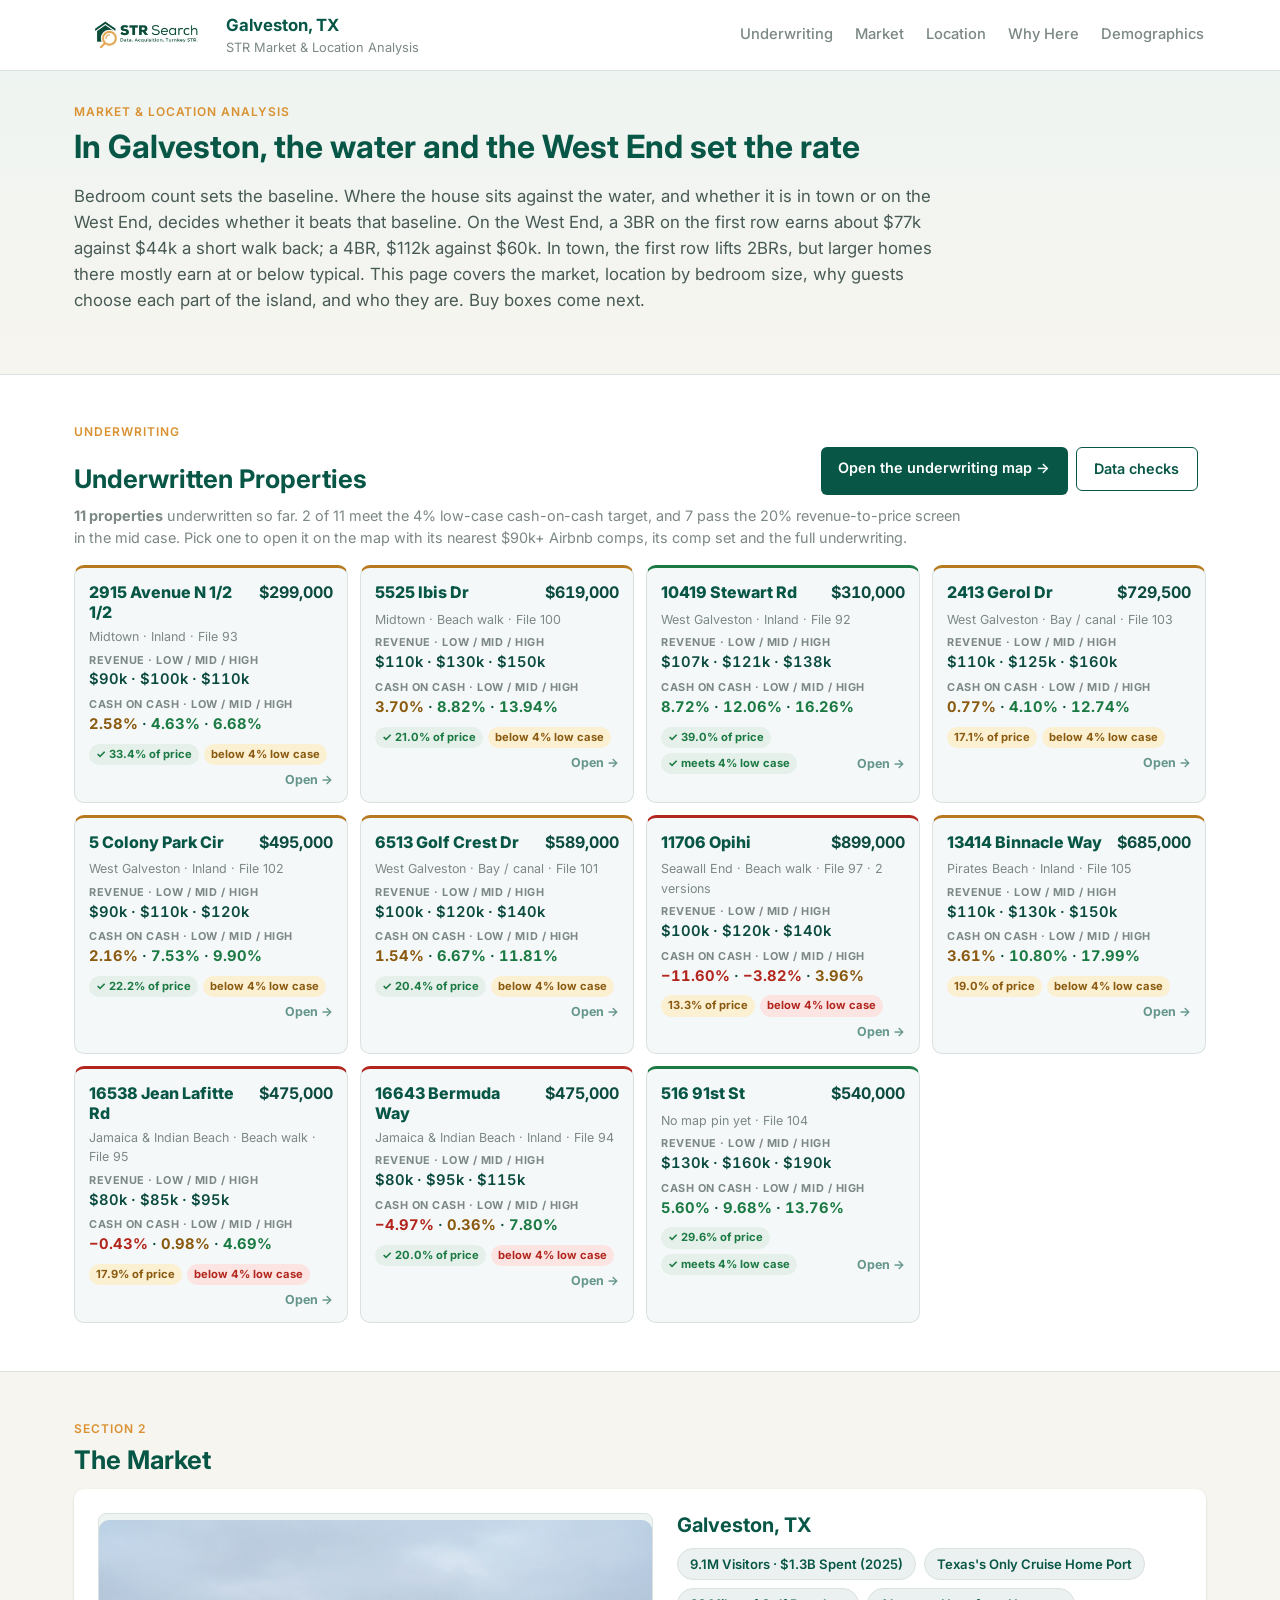
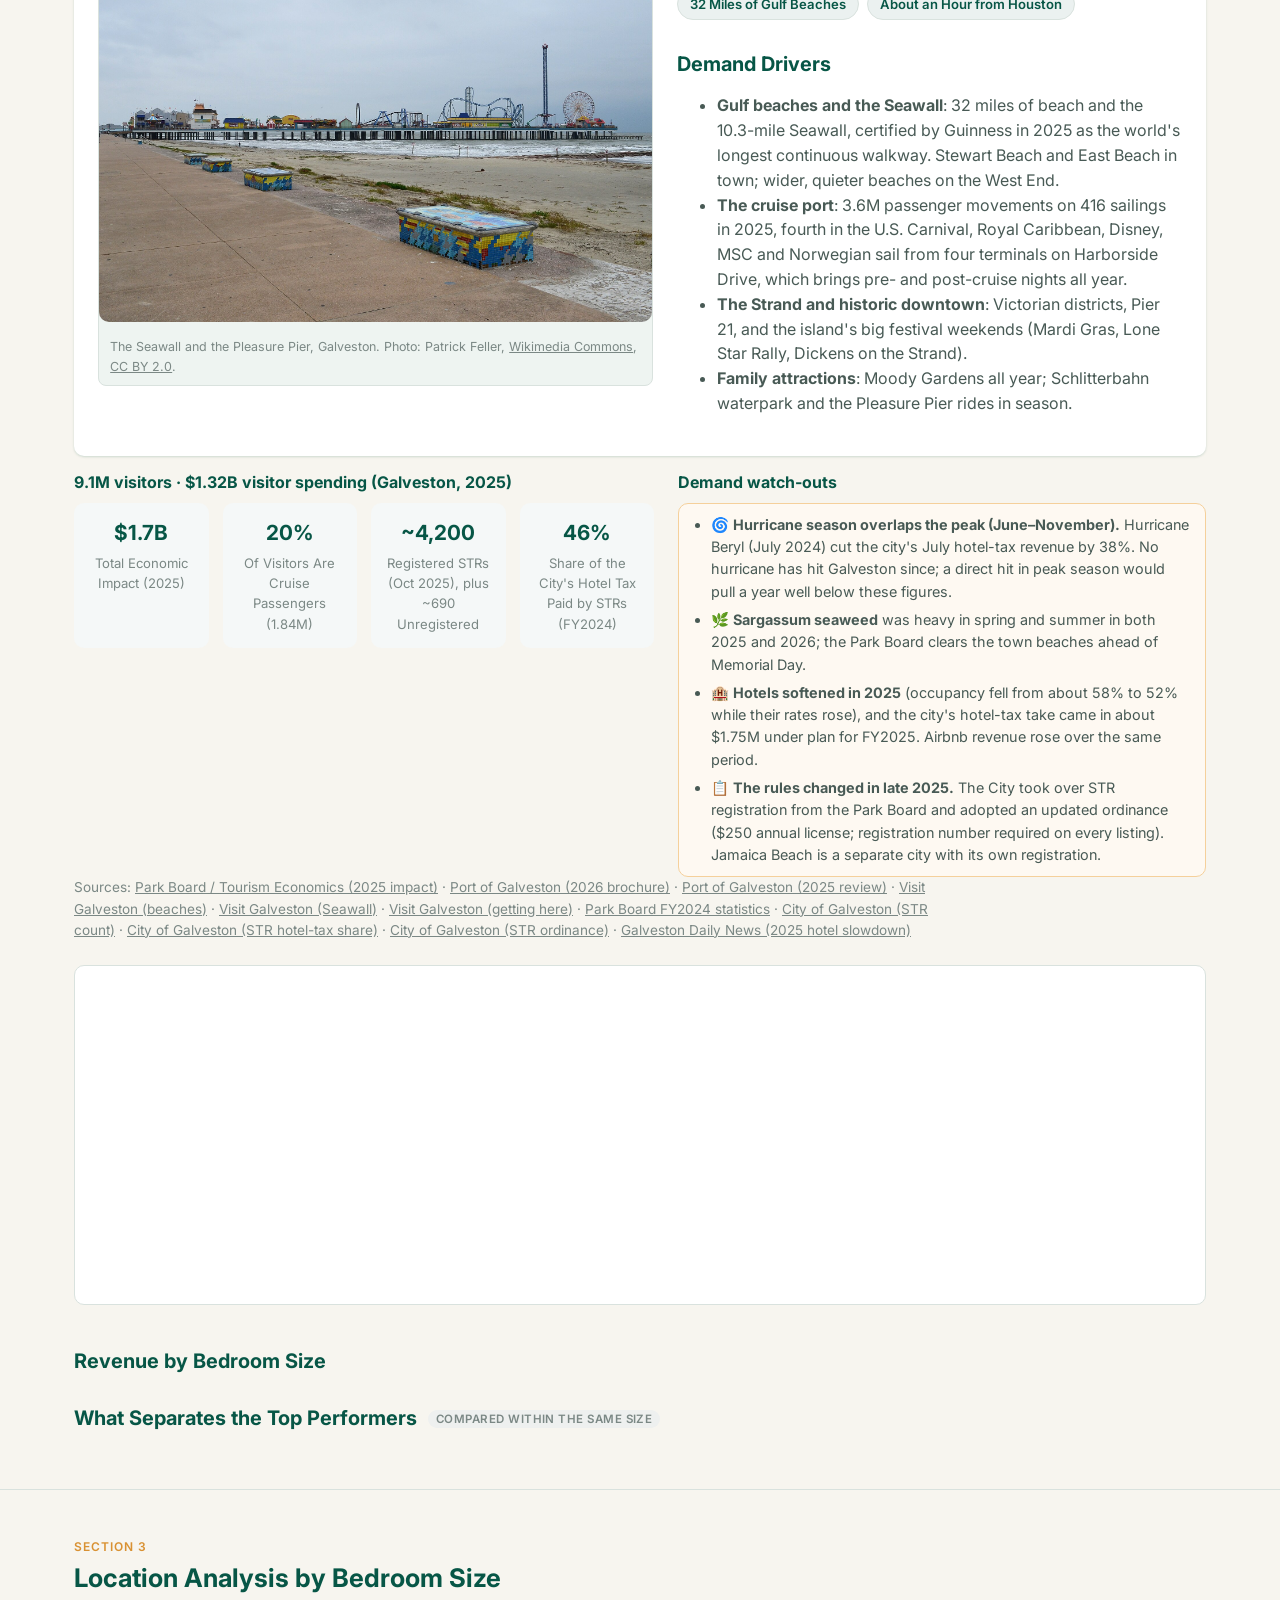
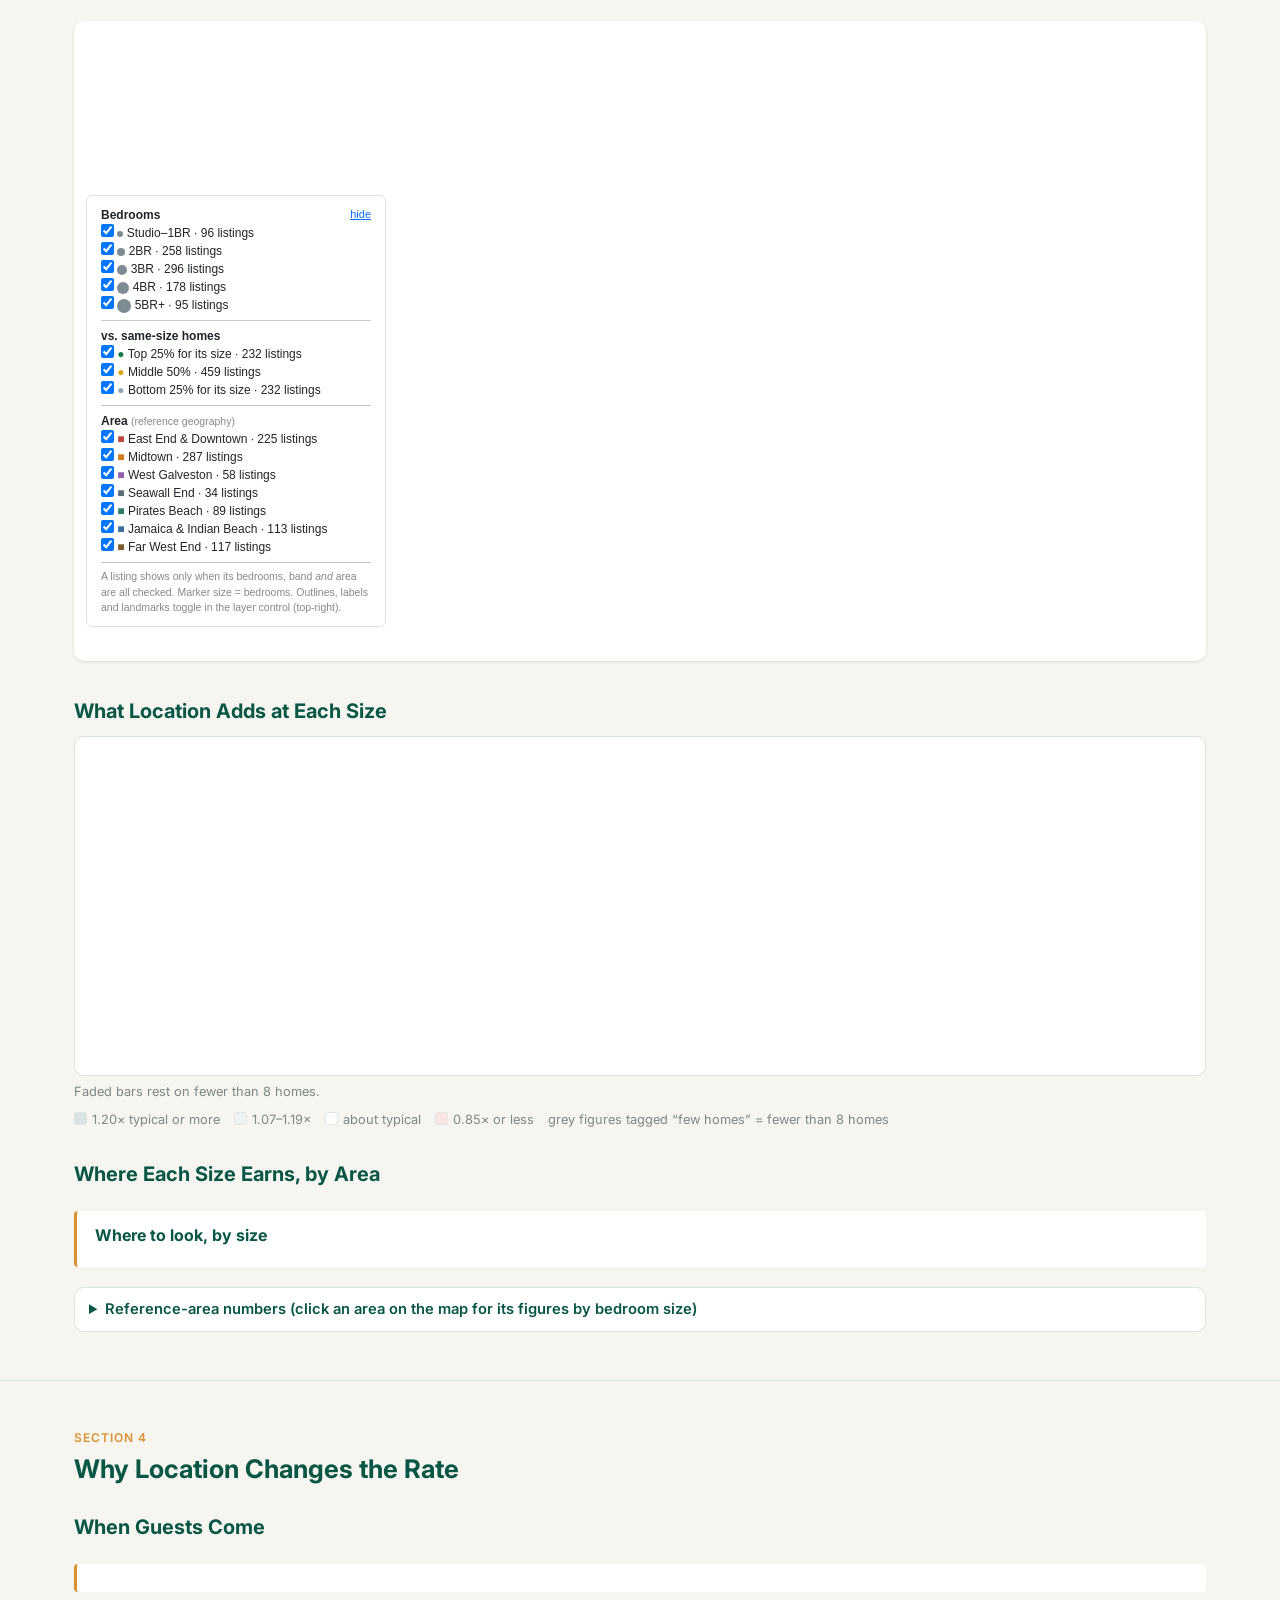
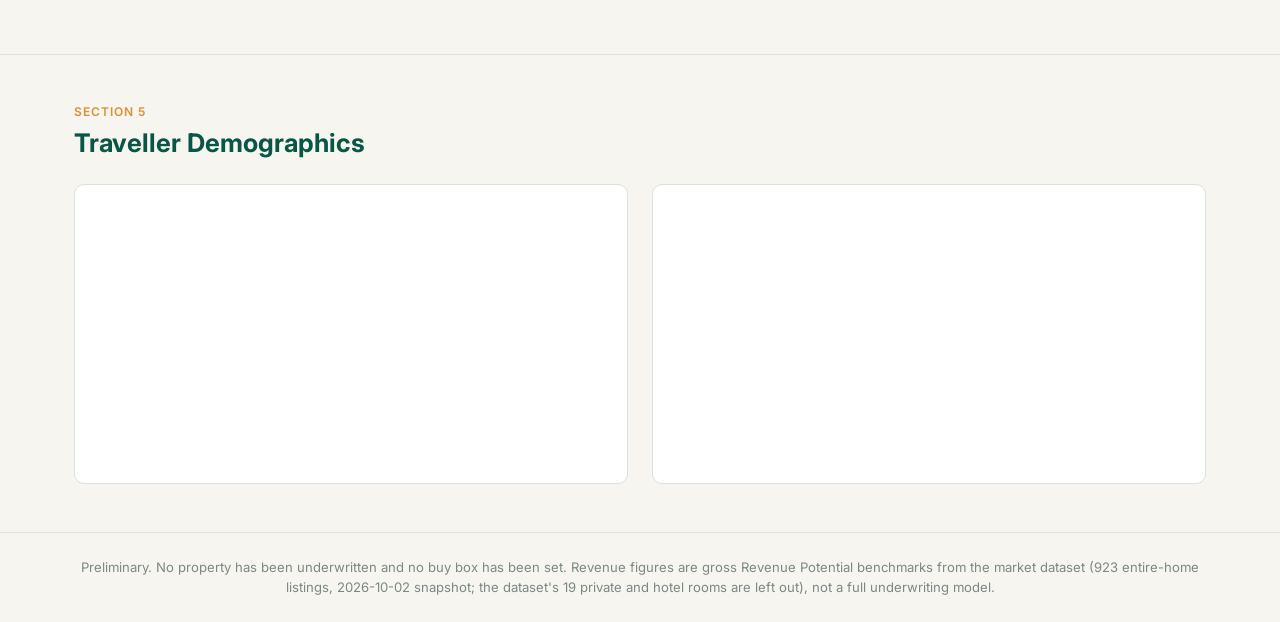
==== commit b12410eb: "Underwritten Properties page and an Underwriting section on the main page - underwritten.html: under" ====
--- a/index.html
+++ b/index.html
@@ -4,10 +4,12 @@
 <meta charset="utf-8" />
 <meta name="viewport" content="width=device-width, initial-scale=1" />
 <title>Galveston, TX STR Market Analysis</title>
+<link rel="icon" href="assets/branding/strsearch-logo.webp" type="image/webp" />
 <link rel="preconnect" href="https://fonts.googleapis.com" />
 <link href="https://fonts.googleapis.com/css2?family=Inter:wght@400;500;600;700;800&display=swap" rel="stylesheet" />
 <link rel="stylesheet" href="https://cdn.jsdelivr.net/npm/leaflet@1.9.4/dist/leaflet.css" />
 <link rel="stylesheet" href="css/styles.css?v=20261007-m7" />
+<link rel="stylesheet" href="css/uw-strip.css?v=20261010-uw2" />
 </head>
 <body>
 
@@ -18,6 +20,7 @@
       <div class="site-header__title">Galveston, TX <span>STR Market &amp; Location Analysis</span></div>
     </div>
     <nav class="site-nav">
+      <a href="#underwriting">Underwriting</a>
       <a href="#market">Market</a>
       <a href="#location">Location</a>
       <a href="#destinations">Why Here</a>
@@ -34,6 +37,22 @@
       <p class="section-kicker">Market &amp; Location Analysis</p>
       <h1 id="hero-title"></h1>
       <p id="hero-sub" class="hero-sub"></p>
+    </div>
+  </section>
+
+  <!-- Underwriting: one card per underwritten property, each opening it on underwritten.html (js/underwritten/uw-strip.js) -->
+  <section id="underwriting" class="section uwx">
+    <div class="container">
+      <p class="section-kicker">Underwriting</p>
+      <div class="uwx-head">
+        <h2>Underwritten Properties</h2>
+        <div class="uwx-head__links">
+          <a class="btn btn--primary" href="underwritten.html">Open the underwriting map →</a>
+          <a class="btn btn--alexandria" href="underwritten.html#uw-checks">Data checks</a>
+        </div>
+      </div>
+      <p id="uwx-lede" class="subsection-lede uwx-lede">Every property underwritten so far, with its revenue cases and cash on cash. Pick one to open it on the map with its nearest comps.</p>
+      <div id="uwx-cards" class="uwx-grid"></div>
     </div>
   </section>
 
@@ -153,5 +172,7 @@
 <script src="js/destination.js?v=20261007-m7"></script>
 <script src="js/charts.js?v=20261007-m7"></script>
 <script src="js/main.js?v=20261007-m7"></script>
+<script src="js/underwritten/uw-math.js?v=20261010-uw2"></script>
+<script src="js/underwritten/uw-strip.js?v=20261010-uw2"></script>
 </body>
 </html>
--- a/css/uw-strip.css
+++ b/css/uw-strip.css
@@ -0,0 +1,29 @@
+/* Main page: the "Underwriting" section near the top (js/underwritten/uw-strip.js).
+   Built only on the tokens in styles.css, which stays unchanged. */
+.uwx { background: var(--color-surface); }
+.uwx-head { display: flex; flex-wrap: wrap; align-items: flex-end; justify-content: space-between; gap: 10px 20px; }
+.uwx-head h2 { margin: 0; }
+.uwx-head__links { display: flex; flex-wrap: wrap; gap: 8px; }
+.uwx-head__links .btn { margin-top: 0; }
+.uwx-lede { max-width: 900px; margin: 10px 0 16px; }
+.uwx-grid { display: grid; grid-template-columns: repeat(auto-fill, minmax(255px, 1fr)); gap: 12px; }
+.uwx-card { display: flex; flex-direction: column; gap: 5px; padding: 12px 14px; border: var(--hairline); border-top: 3px solid var(--c, var(--color-border)); border-radius: var(--radius);
+  background: var(--surface-tint); color: var(--color-text); text-decoration: none; transition: box-shadow 0.15s, transform 0.15s; min-width: 0; }
+.uwx-card:hover, .uwx-card:focus-visible { box-shadow: var(--shadow), 0 0 0 2px color-mix(in srgb, var(--brand-green) 30%, white); transform: translateY(-1px); outline: none; }
+.uwx-card--good { --c: #1B7A43; } .uwx-card--warn { --c: #b7791f; } .uwx-card--bad { --c: #b3261e; } .uwx-card--none { --c: #9aa5ad; }
+.uwx-card--new { background: color-mix(in srgb, #3C6E9E 6%, white); }
+.uwx-card__top { display: flex; justify-content: space-between; align-items: baseline; gap: 8px; }
+.uwx-card__name { font-weight: 800; color: var(--color-primary); font-size: 1rem; line-height: 1.25; }
+.uwx-card__price { font-weight: 700; color: var(--text-primary); font-variant-numeric: tabular-nums; white-space: nowrap; }
+.uwx-card__sub { font-size: 0.78rem; color: var(--color-text-muted); }
+.uwx-card__row { display: flex; flex-direction: column; gap: 0; font-size: 0.92rem; font-variant-numeric: tabular-nums; color: var(--text-primary); font-weight: 600; }
+.uwx-card__l { color: var(--color-text-muted); font-size: 0.68rem; text-transform: uppercase; letter-spacing: 0.05em; font-weight: 700; }
+.uwx-coc--good { color: #1B7A43; } .uwx-coc--warn { color: #8a5a10; } .uwx-coc--bad { color: #b3261e; } .uwx-coc--none { color: var(--color-text-muted); }
+.uwx-card__badges { display: flex; flex-wrap: wrap; align-items: center; gap: 5px; margin-top: 3px; }
+.uwx-b { font-size: 0.7rem; font-weight: 700; padding: 2px 7px; border-radius: 999px; }
+.uwx-b--good { background: color-mix(in srgb, #1B7A43 11%, white); color: #1B7A43; }
+.uwx-b--warn { background: #fbf0d2; color: #8a5a10; }
+.uwx-b--bad { background: #fbe4e2; color: #b3261e; }
+.uwx-b--none { background: #eef1f3; color: #5A6B78; }
+.uwx-card__go { margin-left: auto; font-size: 0.78rem; font-weight: 700; color: var(--color-primary-light); }
+@media (max-width: 600px) { .uwx-head { align-items: flex-start; } .uwx-grid { grid-template-columns: 1fr; } }
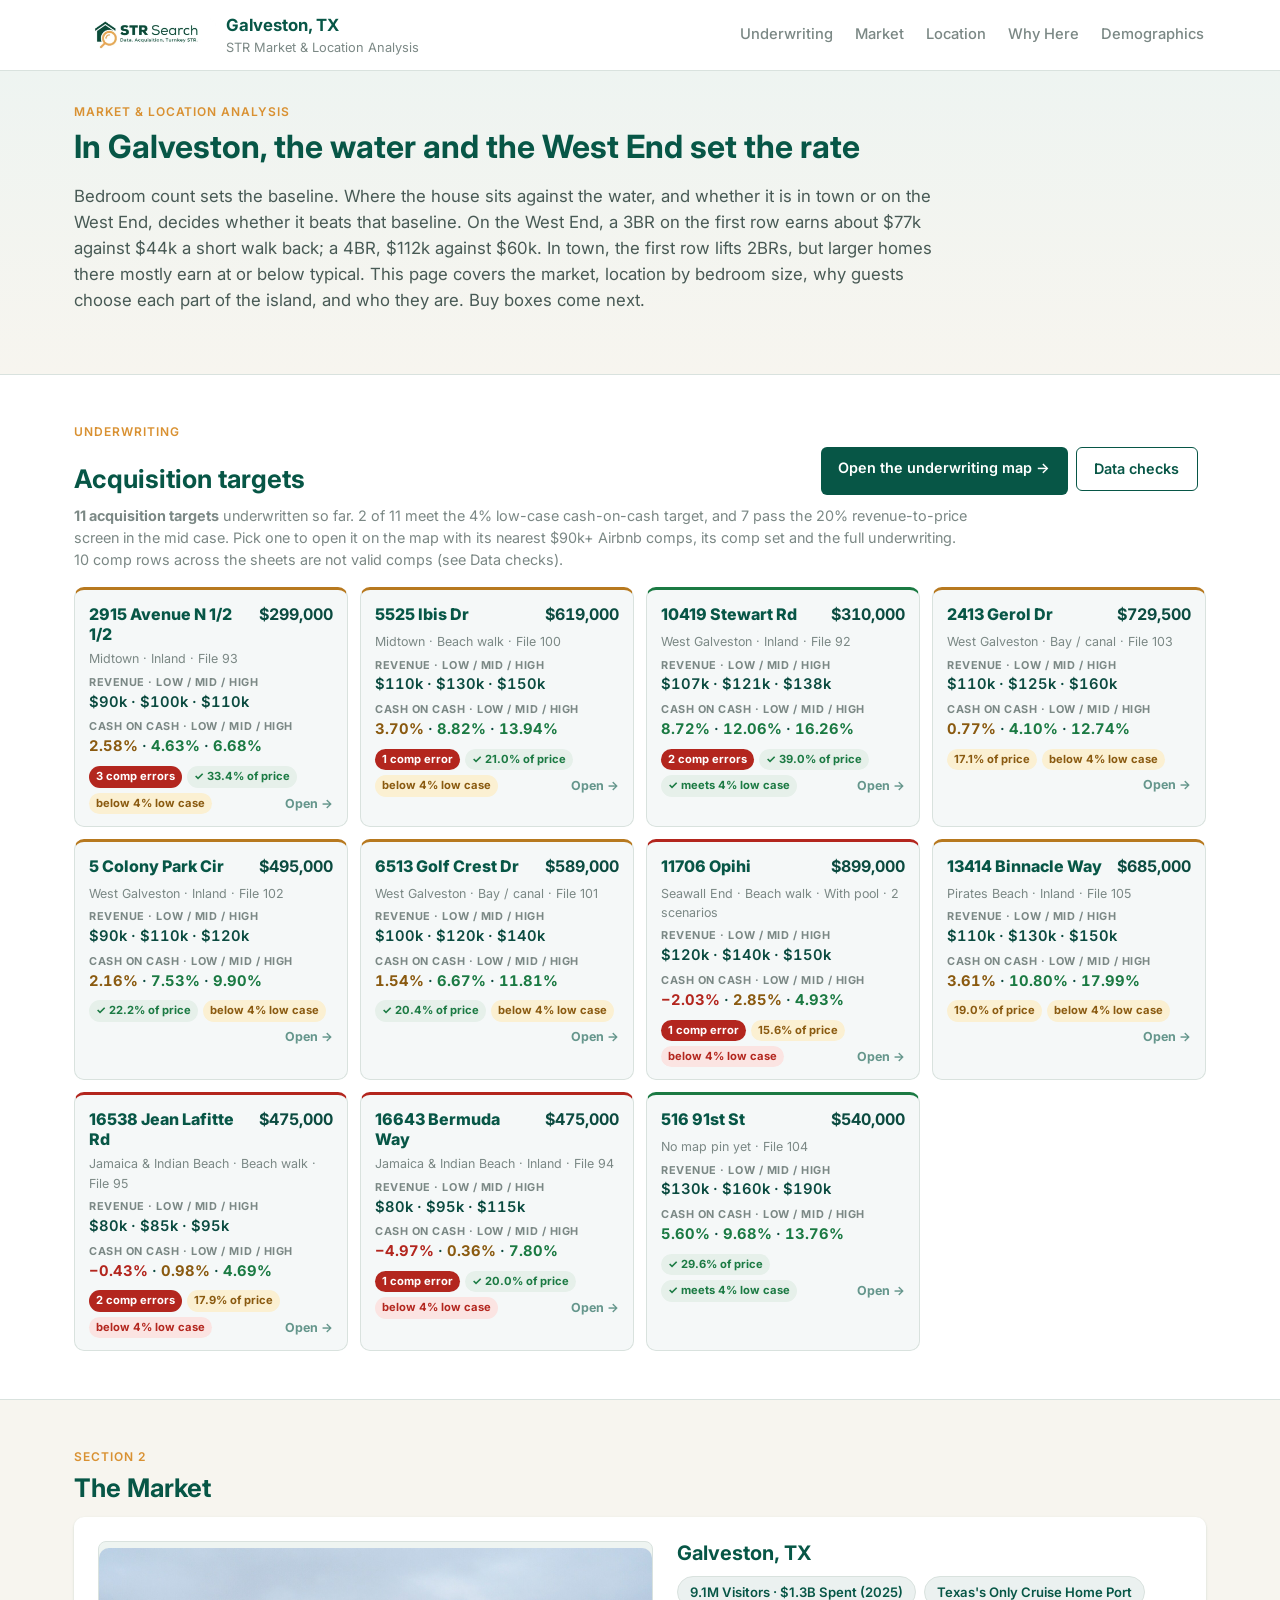
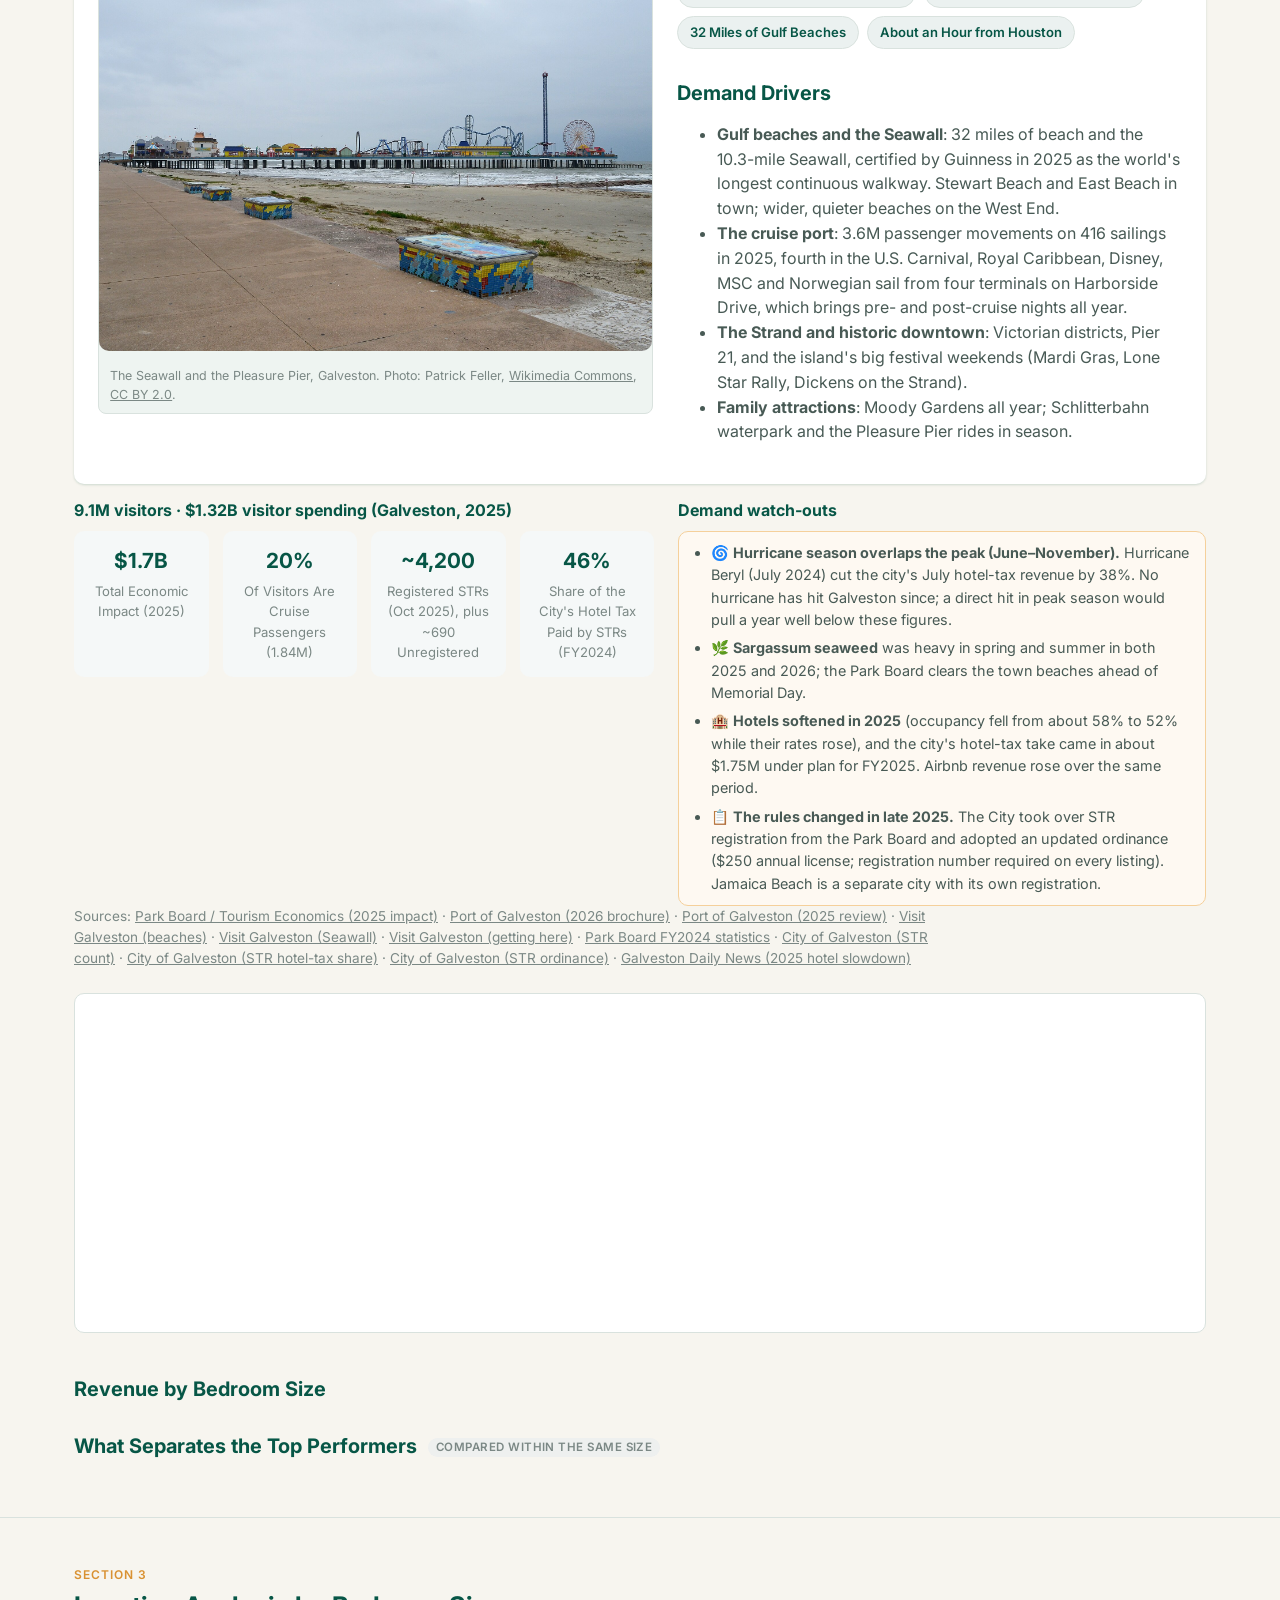
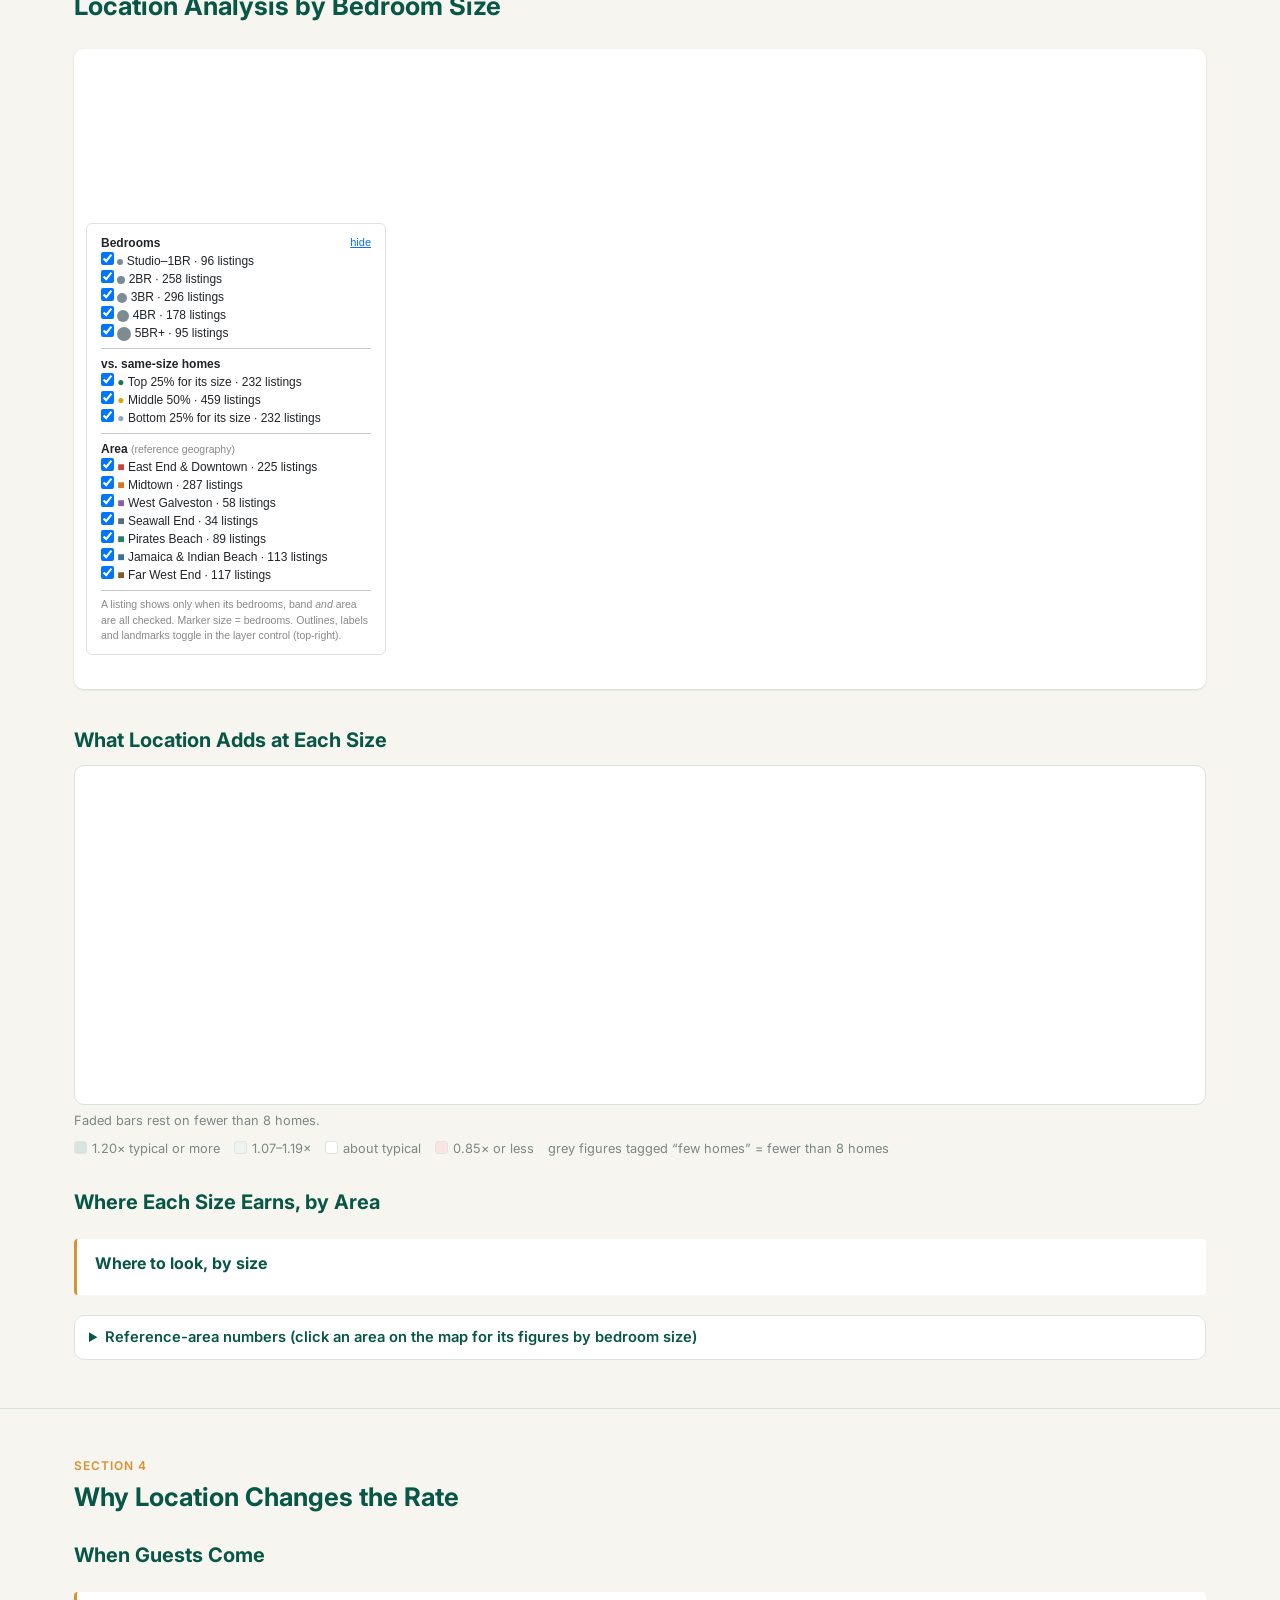
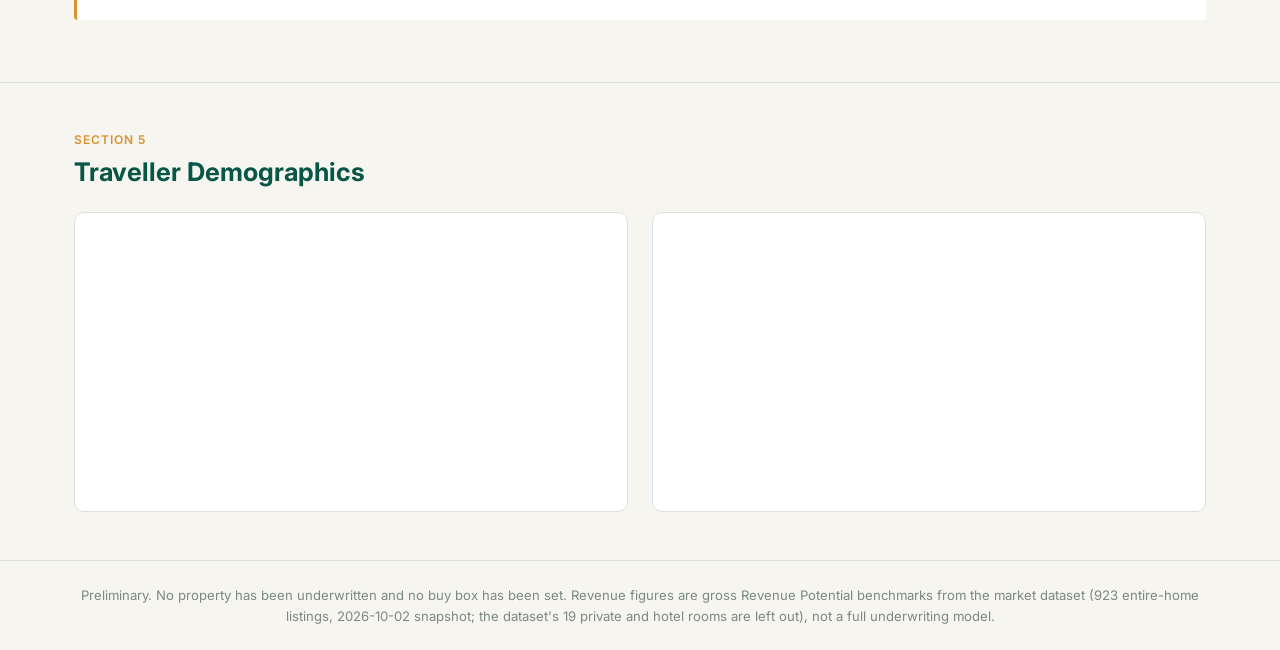
==== commit d9314763: "Underwritten page: comp audit, scenarios, map copy flow, sheet-style comp tables - Terminology: Zill" ====
--- a/index.html
+++ b/index.html
@@ -9,7 +9,7 @@
 <link href="https://fonts.googleapis.com/css2?family=Inter:wght@400;500;600;700;800&display=swap" rel="stylesheet" />
 <link rel="stylesheet" href="https://cdn.jsdelivr.net/npm/leaflet@1.9.4/dist/leaflet.css" />
 <link rel="stylesheet" href="css/styles.css?v=20261007-m7" />
-<link rel="stylesheet" href="css/uw-strip.css?v=20261010-uw2" />
+<link rel="stylesheet" href="css/uw-strip.css?v=20261010-uw3" />
 </head>
 <body>
 
@@ -45,13 +45,13 @@
     <div class="container">
       <p class="section-kicker">Underwriting</p>
       <div class="uwx-head">
-        <h2>Underwritten Properties</h2>
+        <h2>Acquisition targets</h2>
         <div class="uwx-head__links">
           <a class="btn btn--primary" href="underwritten.html">Open the underwriting map →</a>
           <a class="btn btn--alexandria" href="underwritten.html#uw-checks">Data checks</a>
         </div>
       </div>
-      <p id="uwx-lede" class="subsection-lede uwx-lede">Every property underwritten so far, with its revenue cases and cash on cash. Pick one to open it on the map with its nearest comps.</p>
+      <p id="uwx-lede" class="subsection-lede uwx-lede">Every house underwritten so far, with its revenue cases and cash on cash. Pick one to open it on the map with its nearest Airbnb comps.</p>
       <div id="uwx-cards" class="uwx-grid"></div>
     </div>
   </section>
@@ -172,7 +172,7 @@
 <script src="js/destination.js?v=20261007-m7"></script>
 <script src="js/charts.js?v=20261007-m7"></script>
 <script src="js/main.js?v=20261007-m7"></script>
-<script src="js/underwritten/uw-math.js?v=20261010-uw2"></script>
-<script src="js/underwritten/uw-strip.js?v=20261010-uw2"></script>
+<script src="js/underwritten/uw-math.js?v=20261010-uw3"></script>
+<script src="js/underwritten/uw-strip.js?v=20261010-uw3"></script>
 </body>
 </html>
--- a/css/uw-strip.css
+++ b/css/uw-strip.css
@@ -25,5 +25,6 @@
 .uwx-b--warn { background: #fbf0d2; color: #8a5a10; }
 .uwx-b--bad { background: #fbe4e2; color: #b3261e; }
 .uwx-b--none { background: #eef1f3; color: #5A6B78; }
+.uwx-b--err { background: #b3261e; color: #fff; }
 .uwx-card__go { margin-left: auto; font-size: 0.78rem; font-weight: 700; color: var(--color-primary-light); }
 @media (max-width: 600px) { .uwx-head { align-items: flex-start; } .uwx-grid { grid-template-columns: 1fr; } }
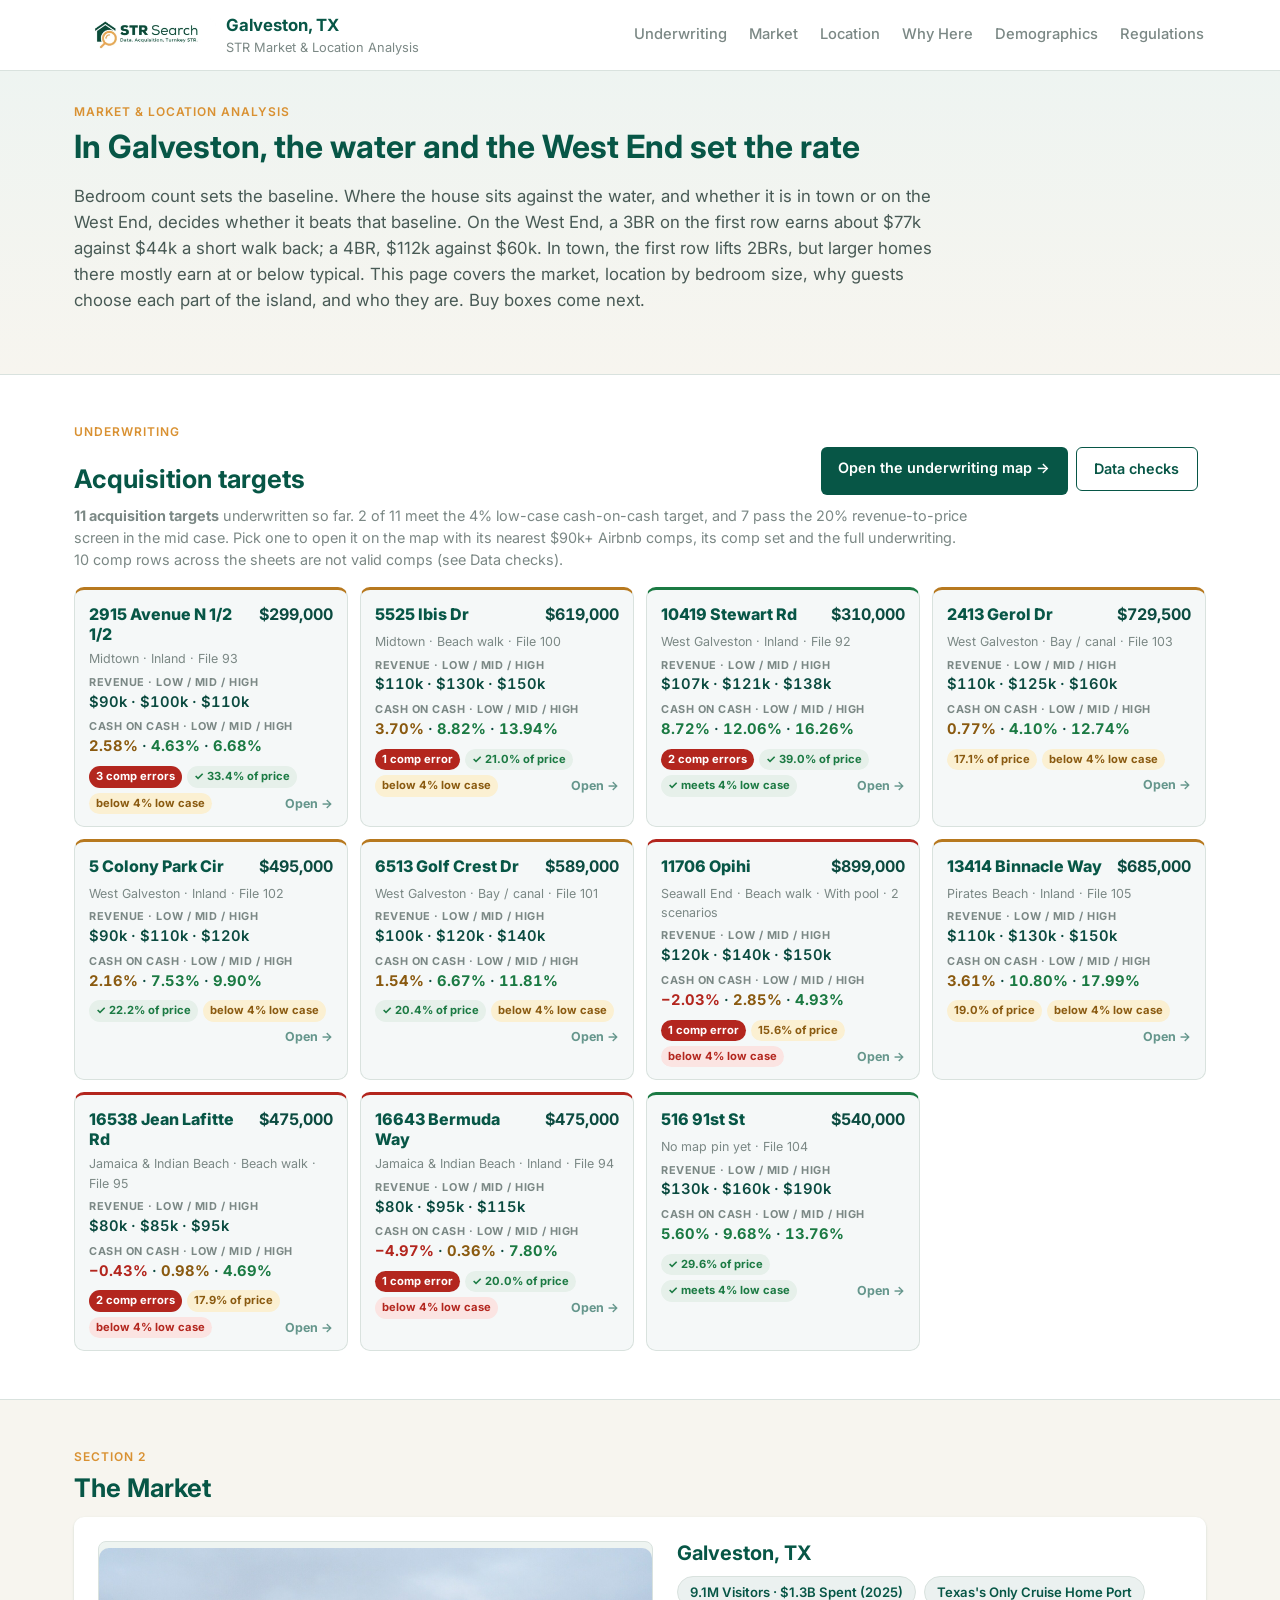
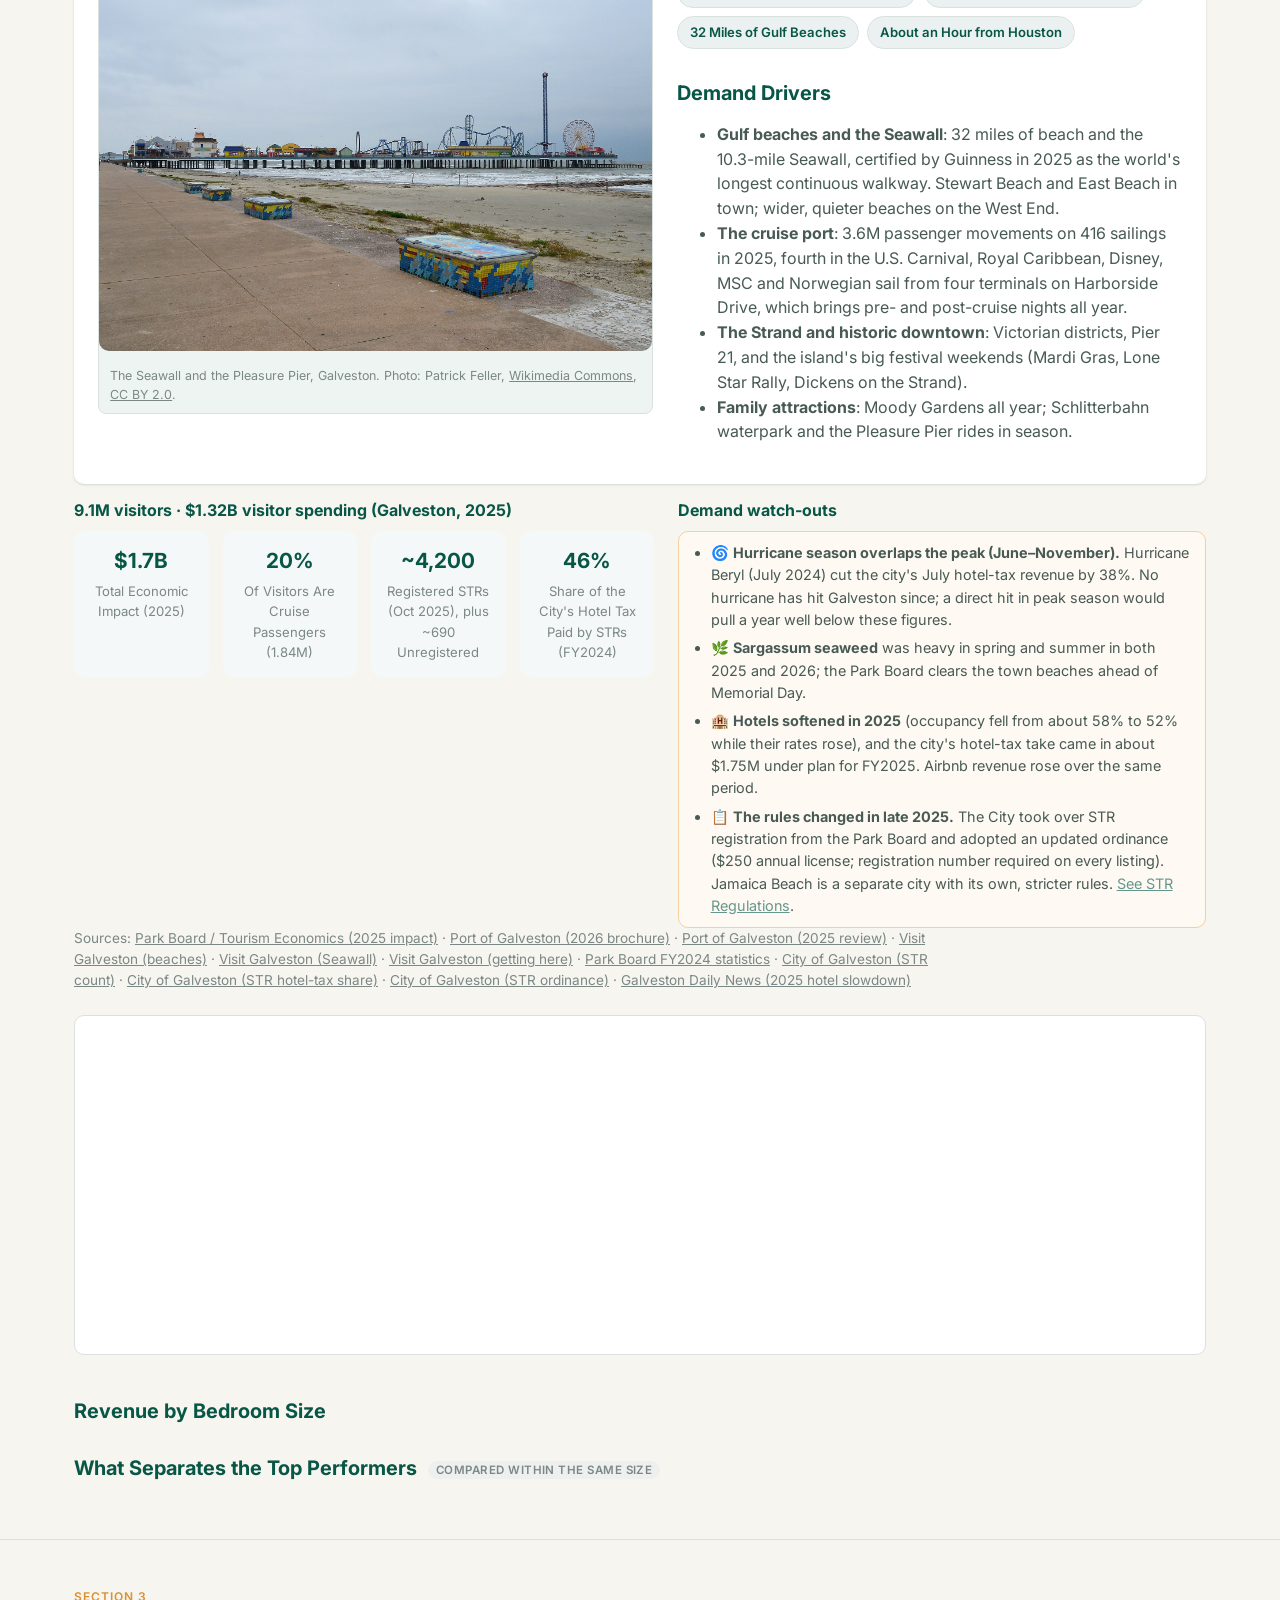
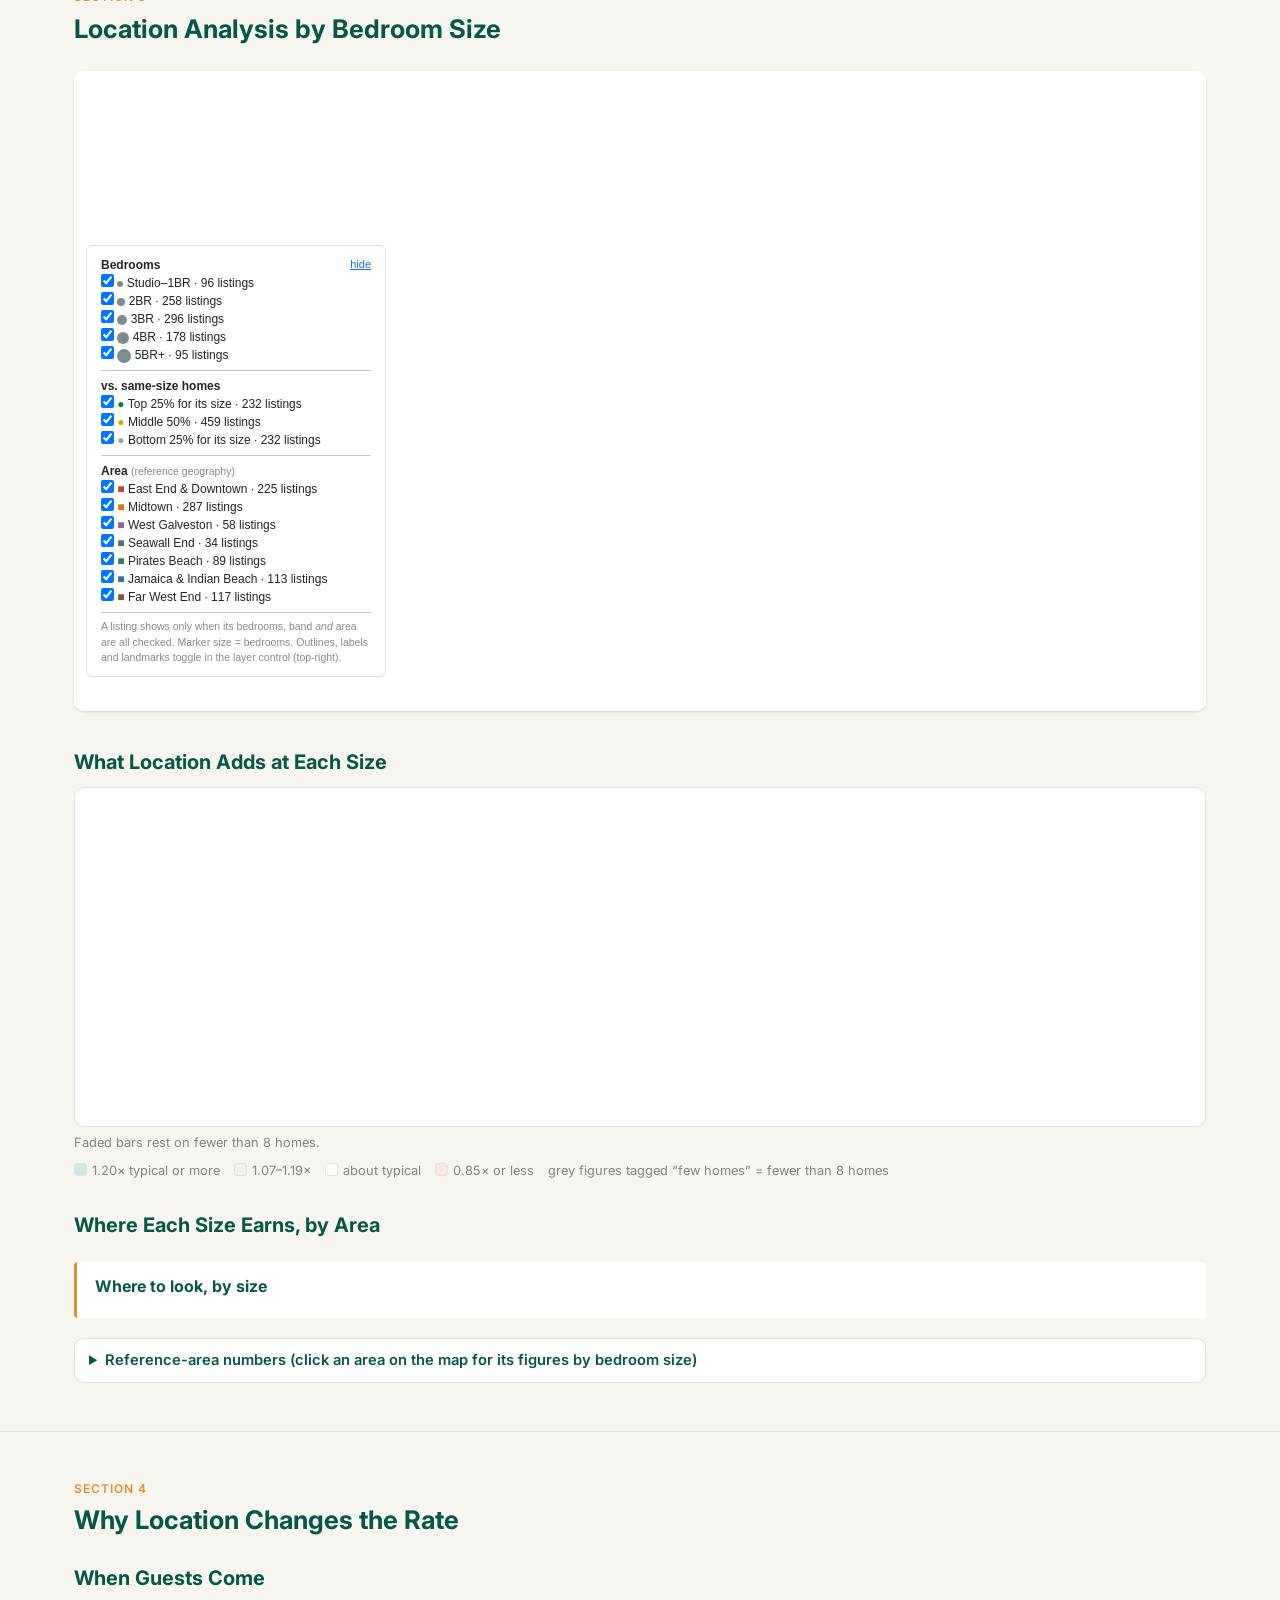
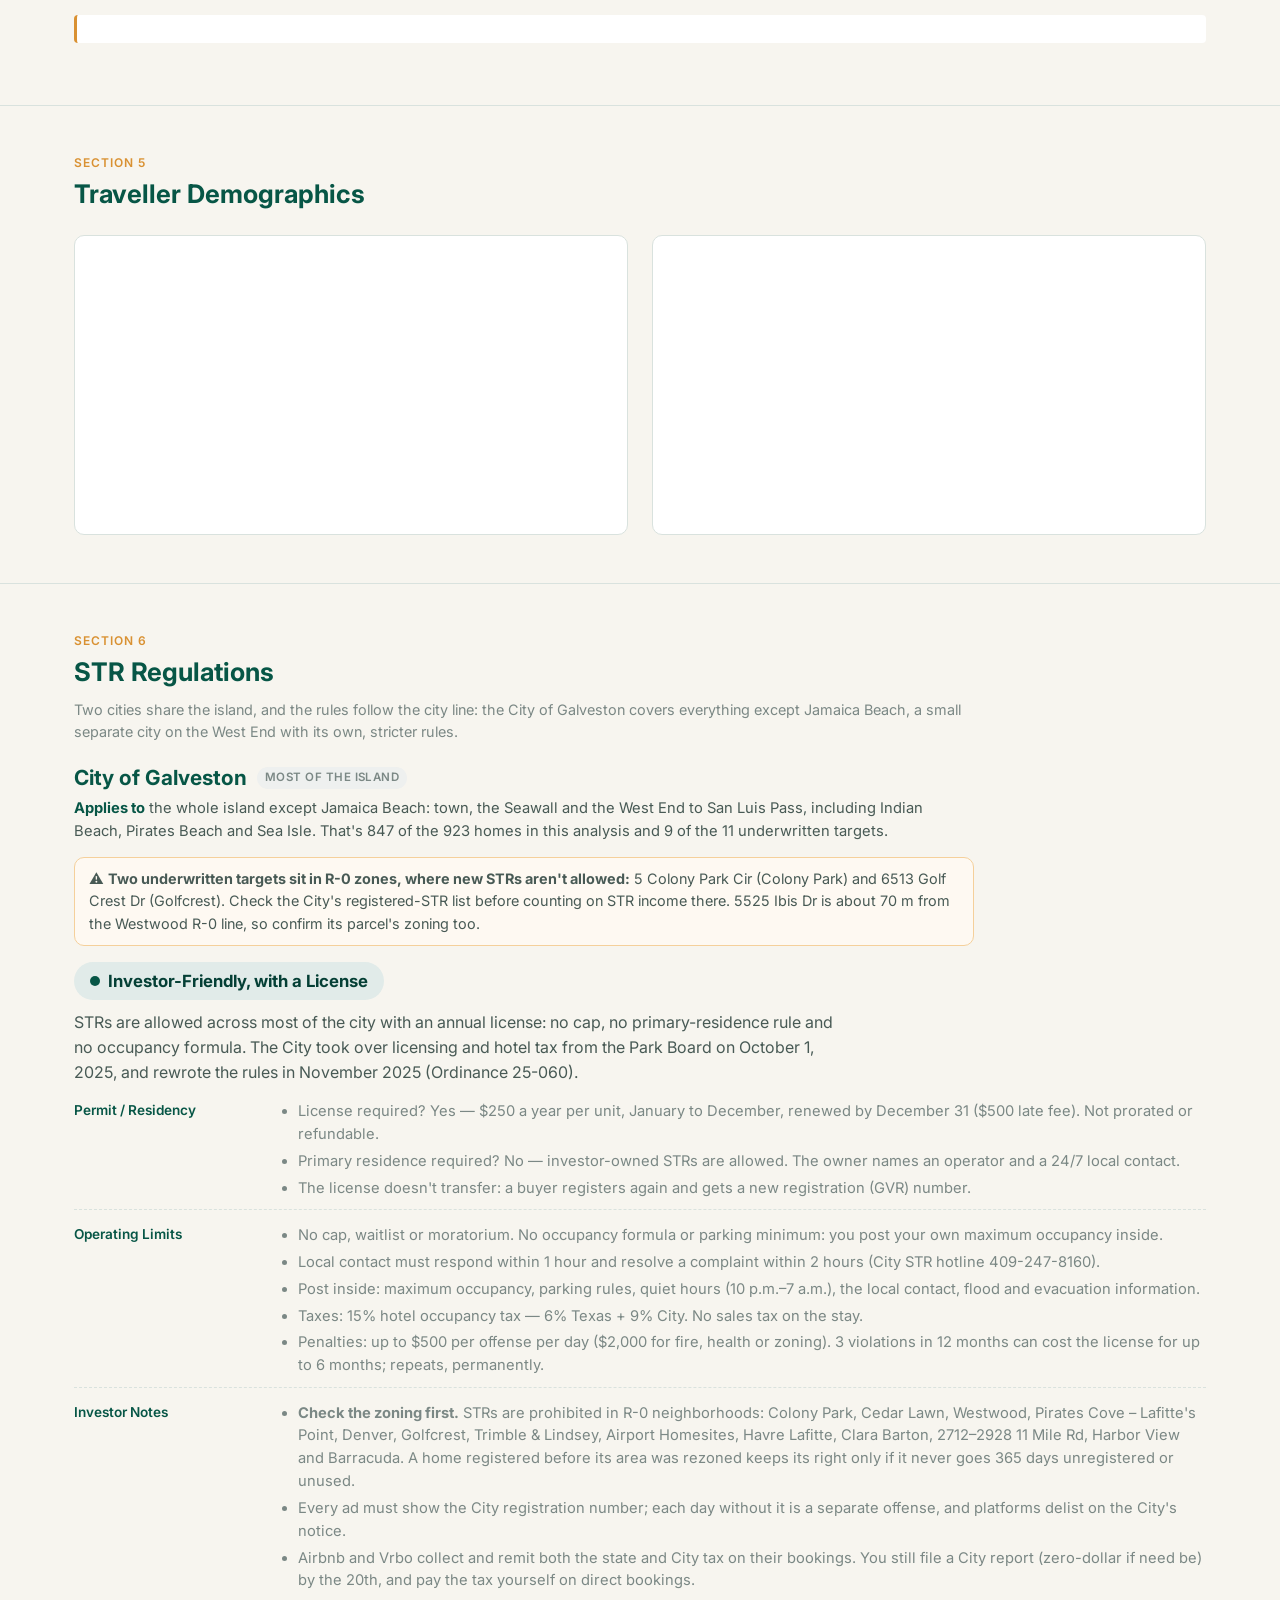
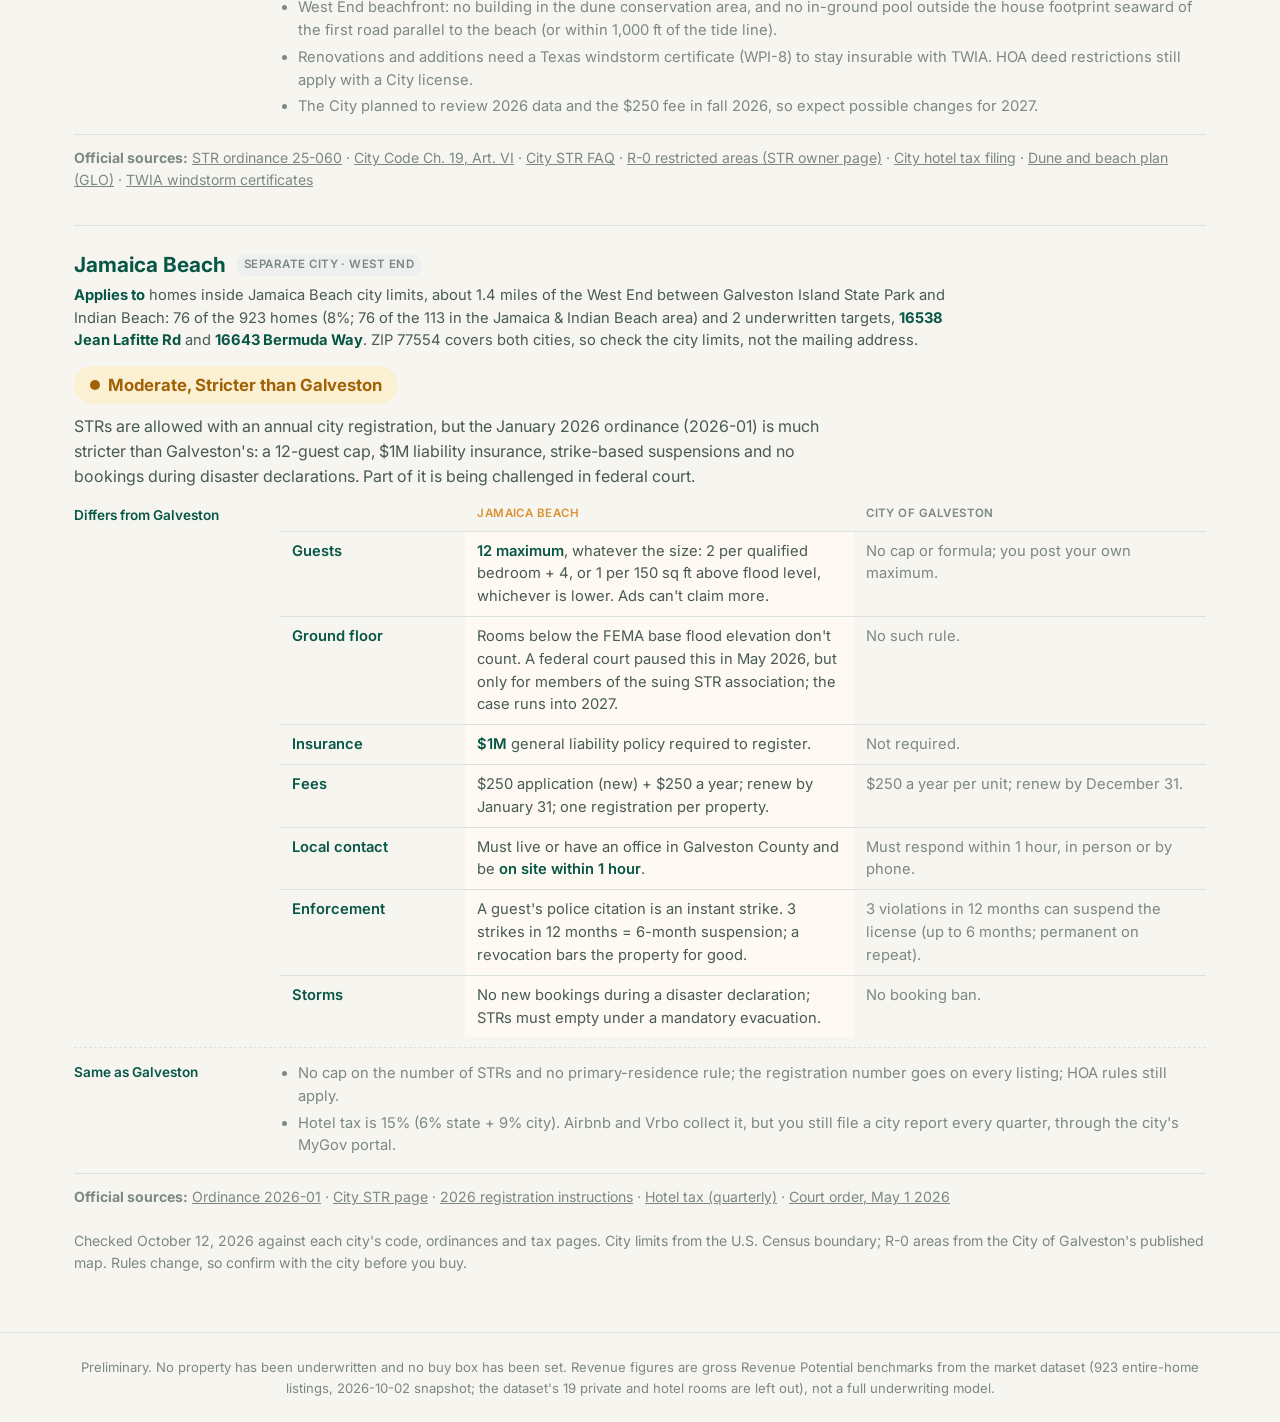
==== commit 35fea823: "Main page: STR Regulations section (City of Galveston, then Jamaica Beach) - Section 6 at the end of" ====
--- a/index.html
+++ b/index.html
@@ -9,7 +9,8 @@
 <link href="https://fonts.googleapis.com/css2?family=Inter:wght@400;500;600;700;800&display=swap" rel="stylesheet" />
 <link rel="stylesheet" href="https://cdn.jsdelivr.net/npm/leaflet@1.9.4/dist/leaflet.css" />
 <link rel="stylesheet" href="css/styles.css?v=20261007-m7" />
-<link rel="stylesheet" href="css/uw-strip.css?v=20261010-uw3" />
+<link rel="stylesheet" href="css/uw-strip.css?v=20261011-uw4" />
+<link rel="stylesheet" href="css/regulations.css?v=20261012-r1" />
 </head>
 <body>
 
@@ -25,6 +26,7 @@
       <a href="#location">Location</a>
       <a href="#destinations">Why Here</a>
       <a href="#demographics">Demographics</a>
+      <a href="#regulations">Regulations</a>
     </nav>
   </div>
 </header>
@@ -147,6 +149,19 @@
     </div>
   </section>
 
+  <!-- Section 6: STR regulations, laid out like the Charlotte site's. Two
+       cities share the island: the City of Galveston first, then Jamaica
+       Beach with only what differs. Content: STR_REGULATIONS in js/data.js;
+       rendered by js/regulations.js. -->
+  <section id="regulations" class="section">
+    <div class="container">
+      <p class="section-kicker">Section 6</p>
+      <h2>STR Regulations</h2>
+      <p id="regs-lede" class="subsection-lede"></p>
+      <div id="regulations-body"></div>
+    </div>
+  </section>
+
 </main>
 
 <footer class="site-footer">
@@ -168,11 +183,12 @@
 <script src="js/region_data.js?v=20261007-m7"></script>
 <script src="js/render.js?v=20261007-m7"></script>
 <script src="js/location.js?v=20261007-m7"></script>
-<script src="js/data.js?v=20261007-m7"></script>
+<script src="js/data.js?v=20261012-r1"></script>
 <script src="js/destination.js?v=20261007-m7"></script>
 <script src="js/charts.js?v=20261007-m7"></script>
 <script src="js/main.js?v=20261007-m7"></script>
-<script src="js/underwritten/uw-math.js?v=20261010-uw3"></script>
-<script src="js/underwritten/uw-strip.js?v=20261010-uw3"></script>
+<script src="js/regulations.js?v=20261012-r1"></script>
+<script src="js/underwritten/uw-math.js?v=20261011-uw4"></script>
+<script src="js/underwritten/uw-strip.js?v=20261011-uw4"></script>
 </body>
 </html>
--- a/css/regulations.css
+++ b/css/regulations.css
@@ -0,0 +1,42 @@
+/* Section 6, STR regulations (Galveston's own file; the shared styles.css
+   already carries the Charlotte site's regs-card / dd-row rules and the
+   moderate tier pill). Adds the per-city heading, the "applies to" line,
+   the Jamaica Beach difference table and linked sources. */
+.regs-city { margin-top: 22px; }
+.regs-city + .regs-city { margin-top: 34px; padding-top: 26px; border-top: var(--hairline); }
+.regs-city__head { display: flex; flex-wrap: wrap; align-items: center; gap: 6px 10px; margin-bottom: 6px; }
+.regs-city__name { margin: 0; font-size: 1.3rem; }
+.regs-city__badge { font-size: 0.72rem; font-weight: 600; text-transform: uppercase; letter-spacing: 0.04em; color: var(--color-text-muted); background: #eef0ef; border-radius: 999px; padding: 2px 8px; }
+.regs-city__applies { margin: 0 0 14px; font-size: 0.92rem; max-width: 900px; }
+.regs-city__applies strong { color: var(--color-primary); }
+
+.regs-alert { margin: 0 0 16px; max-width: 900px; }
+.regs-card__sources a, .regs-note a { color: var(--color-text-muted); }
+.regs-card__sources a:hover, .regs-note a:hover { color: var(--color-primary); }
+.regs-note { margin-top: 22px; }
+
+/* Jamaica Beach vs Galveston: the Jamaica Beach column carries the
+   difference, so it gets the accent tint; Galveston's value is the
+   muted reference. */
+.regs-diff { width: 100%; border-collapse: collapse; font-size: 0.92rem; }
+.regs-diff th, .regs-diff td { text-align: left; vertical-align: top; padding: 8px 12px; border-bottom: var(--hairline); }
+.regs-diff tbody tr:last-child th, .regs-diff tbody tr:last-child td { border-bottom: none; }
+.regs-diff thead th { font-size: 0.72rem; font-weight: 600; text-transform: uppercase; letter-spacing: 0.04em; color: var(--color-text-muted); padding-top: 0; }
+.regs-diff thead th:nth-child(2) { color: var(--brand-gold-dark); }
+.regs-diff tbody th { width: 20%; font-weight: 600; color: var(--color-primary); }
+.regs-diff__jb { width: 42%; color: var(--color-text); background: var(--accent-tint); }
+.regs-diff__gal { color: var(--color-text-muted); }
+.regs-diff strong { color: var(--color-primary); font-weight: 600; }
+
+.visually-hidden { position: absolute; width: 1px; height: 1px; padding: 0; margin: -1px; overflow: hidden; clip: rect(0 0 0 0); white-space: nowrap; border: 0; }
+
+@media (max-width: 600px) {
+  .regs-diff thead { display: none; }
+  .regs-diff, .regs-diff tbody, .regs-diff tr, .regs-diff th, .regs-diff td, .regs-diff tbody th { display: block; width: auto; }
+  .regs-diff tr { padding: 10px 0; border-bottom: var(--hairline); }
+  .regs-diff tbody tr:last-child { border-bottom: none; }
+  .regs-diff th, .regs-diff td { border-bottom: none; padding: 2px 0; }
+  .regs-diff__jb { background: none; }
+  .regs-diff td::before { content: attr(data-label) ": "; font-weight: 600; color: var(--color-text-muted); }
+  .regs-diff__jb::before { color: var(--brand-gold-dark); }
+}
